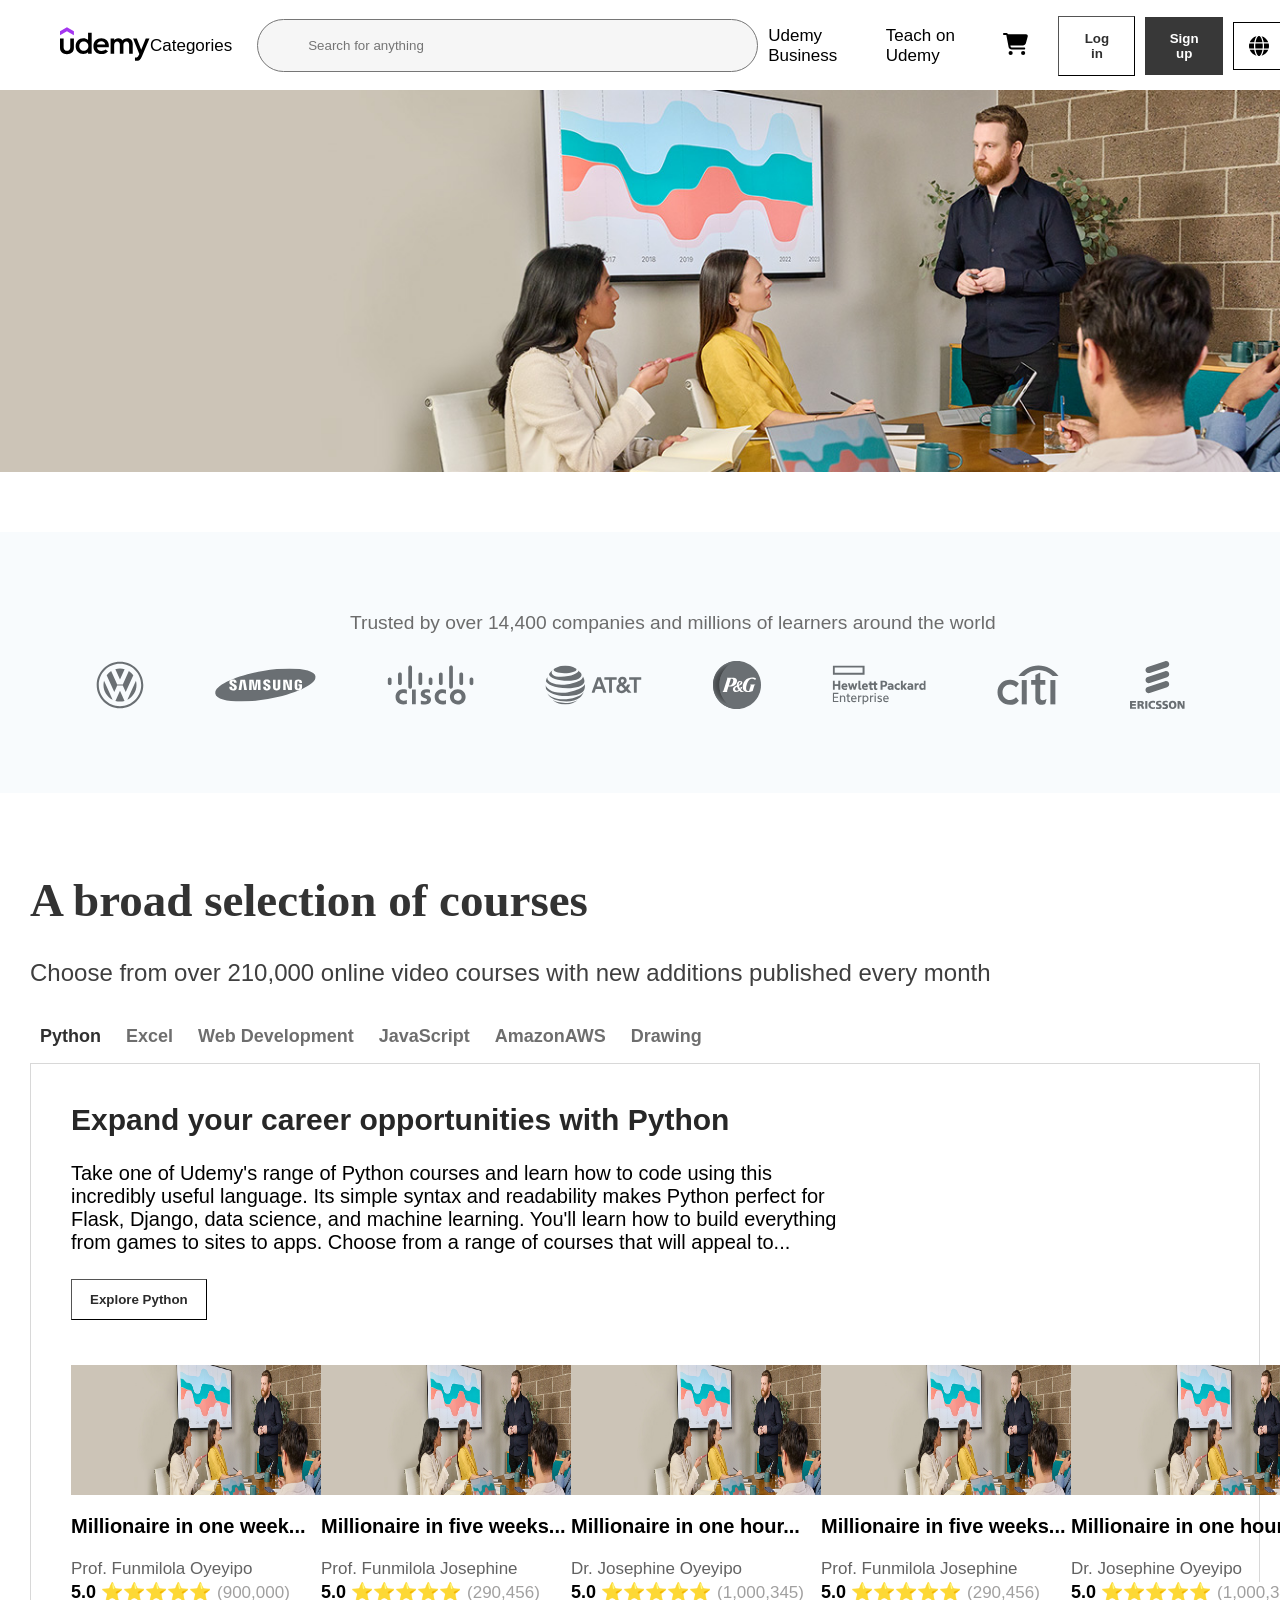
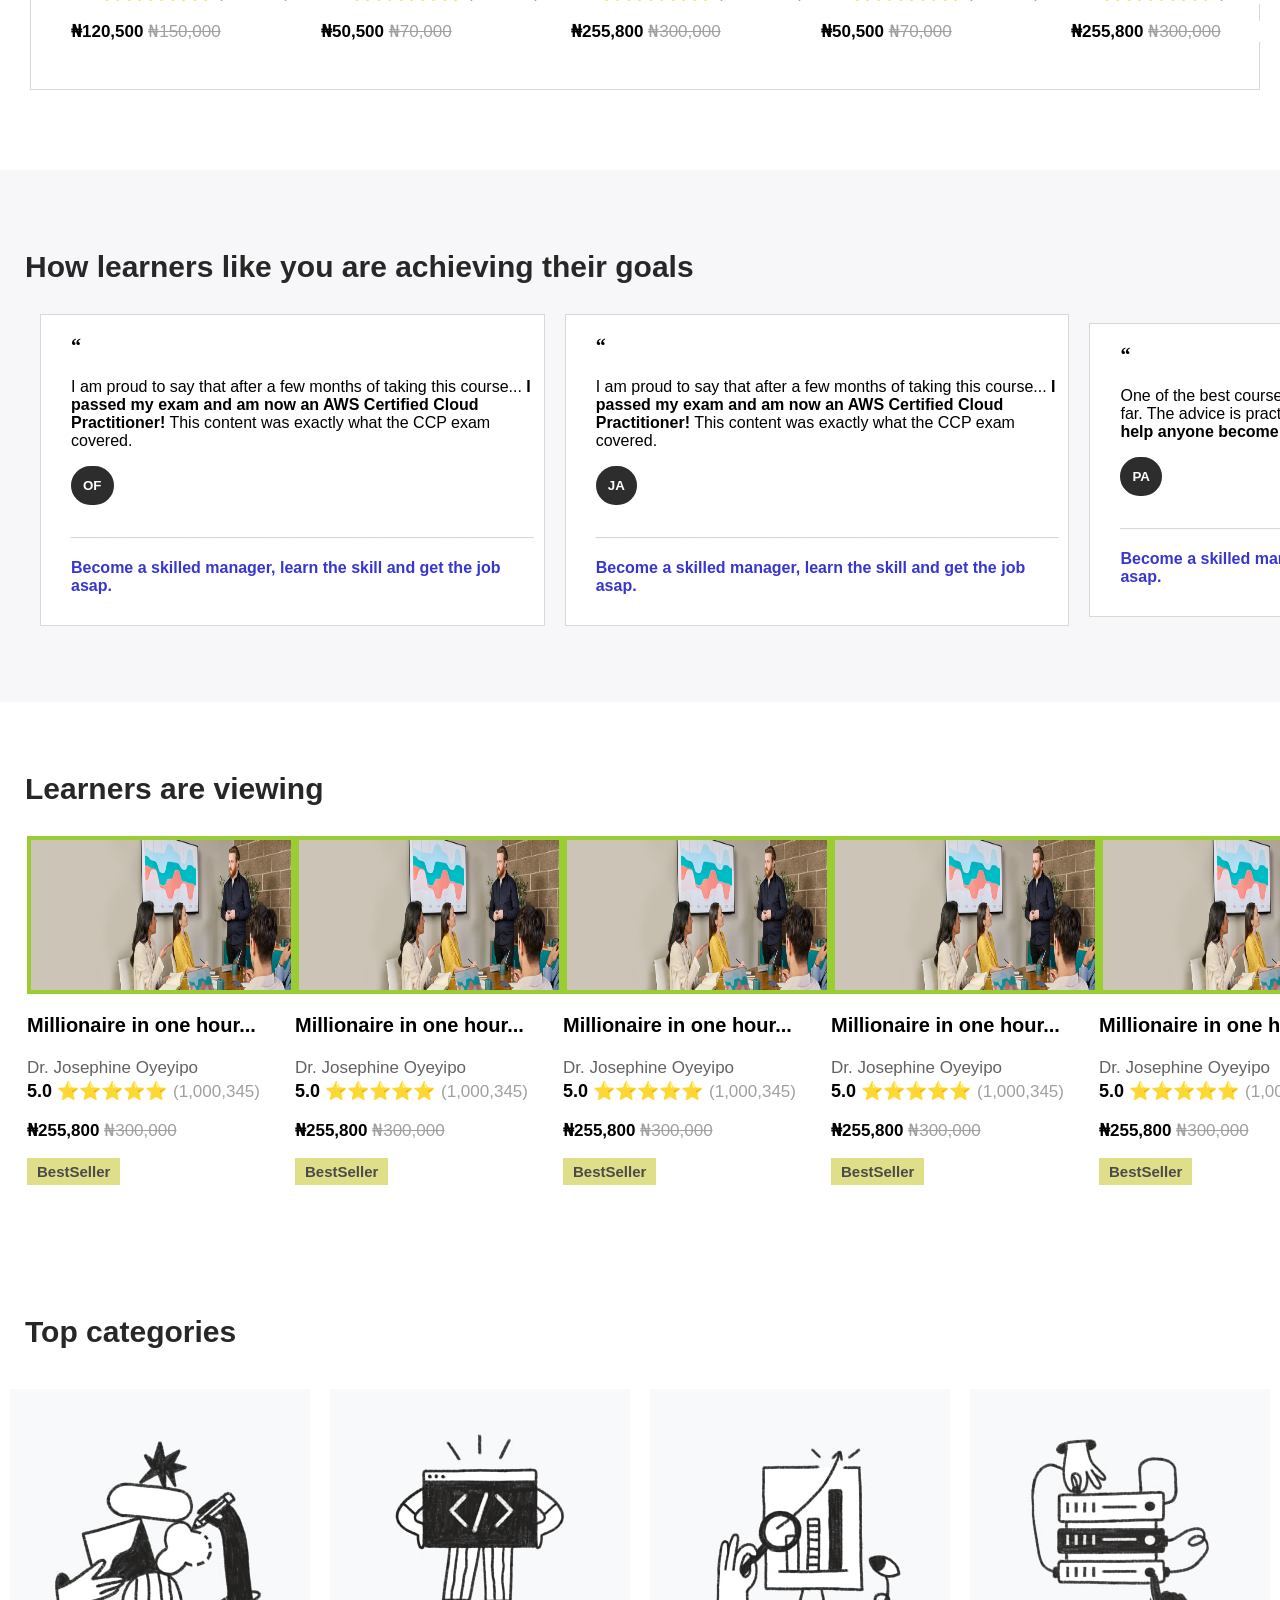
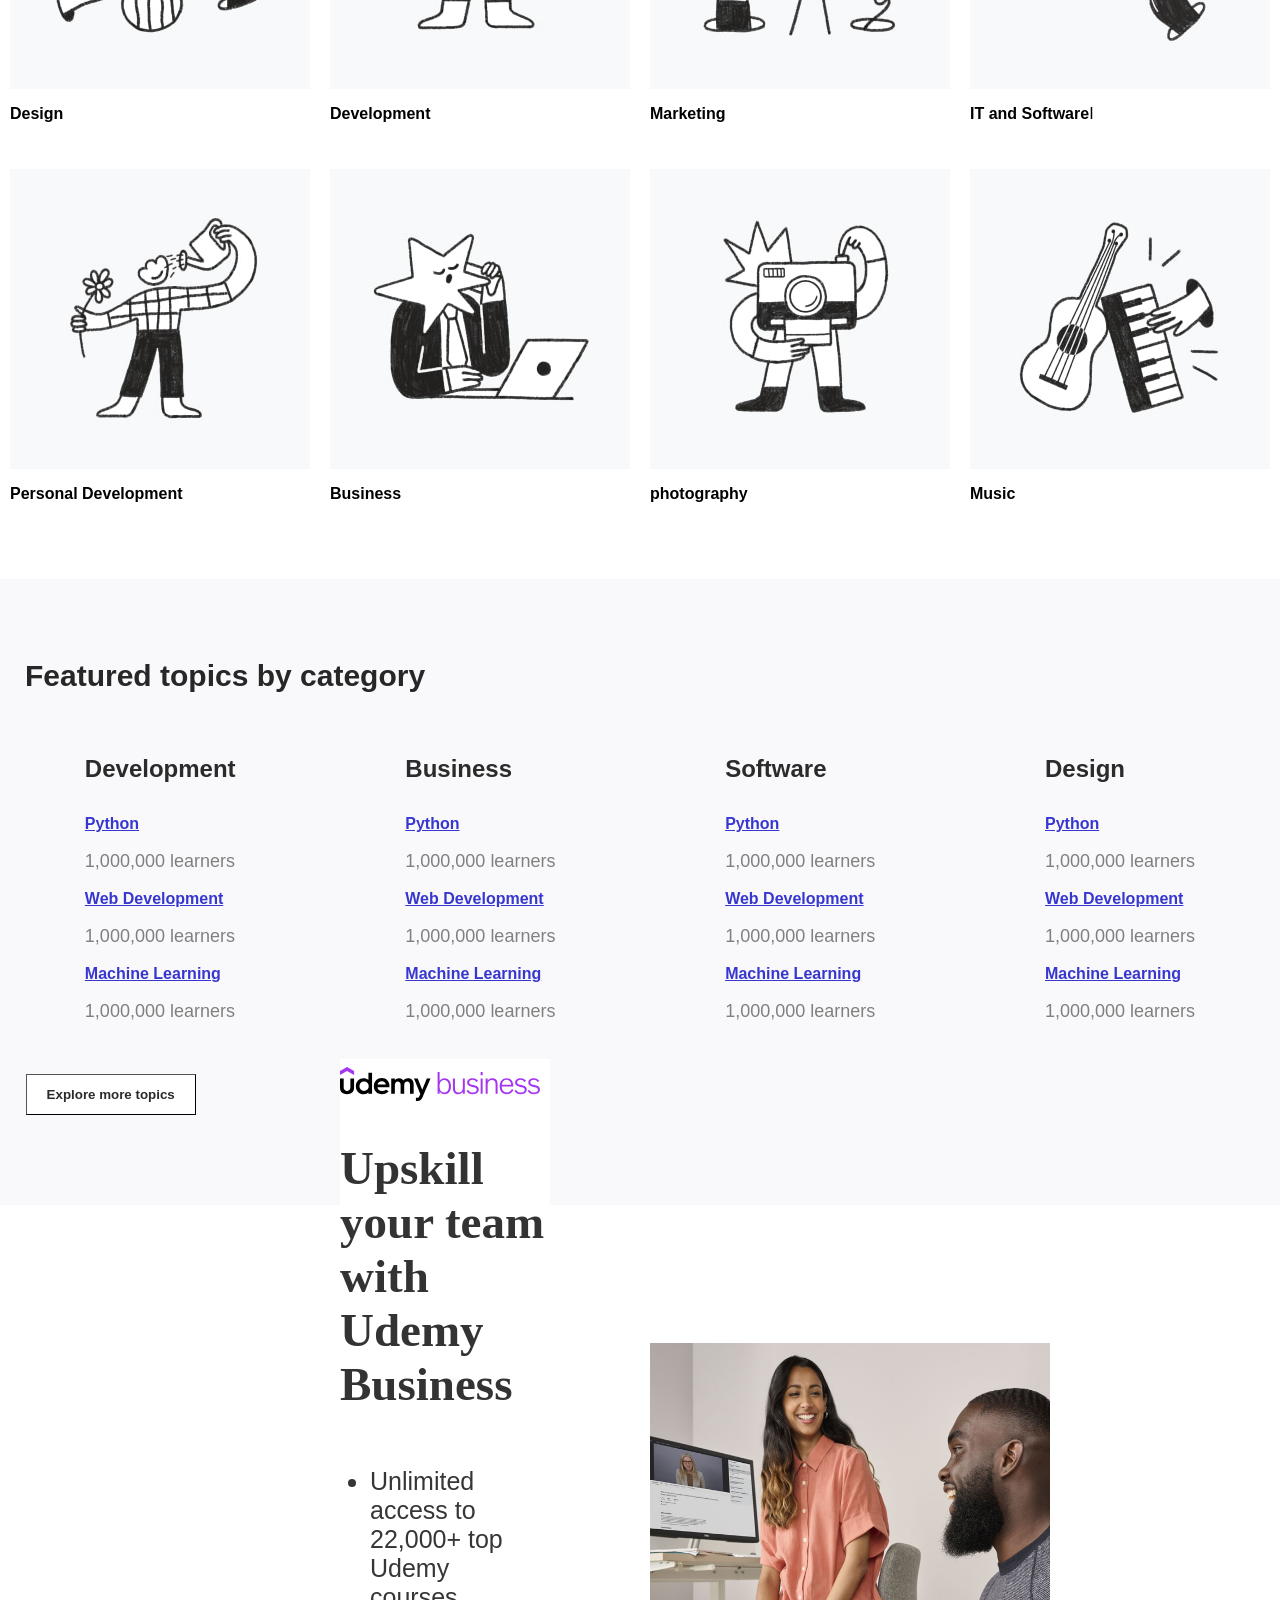
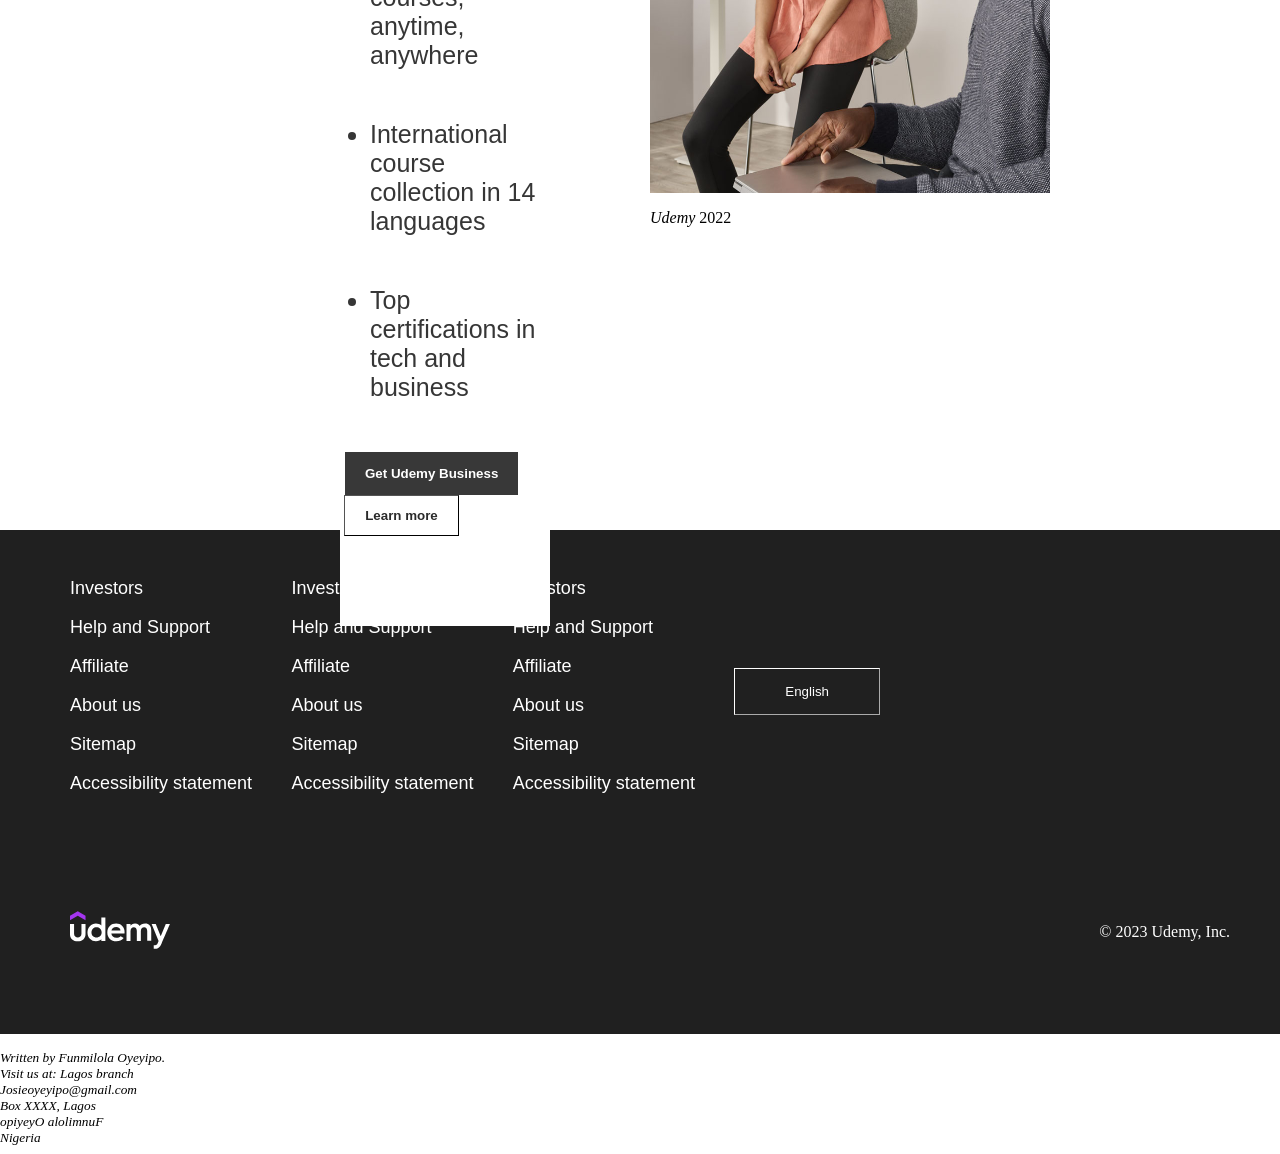
==== index.html @ 97da5c3a "first commit" ====
<html>
  <html lang="en-us">
    <title>Online Courses - Learn Anything, On Your Schedule | Udemy</title>
    <meta charset="UTF-8" />
    <meta name="description" content="Udemy is an online learning and teaching marketplace with over 213,000 courses and 62 million students. Learn programming, marketing, data science and more.">
    <meta name="title" content="Online Courses - Learn Anything, On Your Schedule | Udemy">
    <meta name="viewport" content="width=device-width, initial-scale=1.0, minimum-scale=1.0">
    <link rel="apple-touch-icon" sizes="180x180" href="/images/apple-touch-icon.png">
    <link rel="icon" type="image/png" sizes="32x32" href="/images/favicon-32x32.png">
    <link rel="icon" type="image/png" sizes="16x16" href="/images/favicon-16x16.png">
    <link rel="stylesheet" href="Udemystyle.css" />
  </head>
  <header class="header">
    <nav>
      <ul>
        <li>
          <img
            src="images/logo-udemy.svg"
            width="90px"
            height="90px"
            alt="Udemy logo"
          />
        </li>
        <li>
          <a href="#">Categories</a>
        </li>
        <li>
          <input
            class="search"
            id="search"
            name="search"
            autocomplete="on"
            type="text"
            placeholder="Search for anything"
          />
        </li>
        <li>
          <a href="#">Udemy Business</a>
        </li>
        <li>
          <a href="#">Teach on Udemy</a>
        </li>
        <li>
          <img
            src="images/cart-shopping-solid.svg"
            width="25px"
            height="24px"
            alt="image"
          />
        </li>
        <button class="Log-in"><b>Log in</b></button>
        <button class="sign-up"><b>Sign up</b></button>
        <li>
          <img
            src="images/globe-solid.svg"
            width="20px"
            class="globe"
            height="20px"
            alt="image"
          />
        </li>
      </ul>
    </nav>
  </header>
  <body class="body">
    <img src="images/Udemy 1.jpg" class="udemy-1" alt="Image" width="100%" />
    <div class="set">
      <p class="sentence-1">
        Trusted by over 14,400 companies and millions of learners around the
        world
      </p>
      <ul class="icons">
        <li>
          <img src="images/Udemy 5.svg" alt="Image" />
        </li>
        <li>
          <img src="images/Udemy 6.svg" alt="Image" />
        </li>
        <li>
          <img src="images/Udemy 7.svg" alt="Image" />
        </li>
        <li>
          <img src="images/Udemy 8.svg" alt="Image" />
        </li>
        <li>
          <img src="images/Udemy 9.svg" alt="Image" />
        </li>
        <li>
          <img src="images/Udemy 10.svg" alt="Image" />
        </li>
        <li>
          <img src="images/Udemy 11.svg" alt="Image" />
        </li>
        <li>
          <img src="images/Udemy 12.svg" alt="Image" />
        </li>
      </ul>
    </div>
    <h1>A broad selection of courses</h1>
    <div class="set-4">
      <p class="sentence-2">
        Choose from over 210,000 online video courses with new additions
        published every month
      </p>
    </div>
    <div>
      <ul class="content-left2">
        <li>
          <a href="#" class="location-1"><b>Python</b></a>
        </li>
        <li>
          <a href="#" class="location"><b>Excel</b></a>
        </li>
        <li>
          <a href="#" class="location"><b>Web Development</b></a>
        </li>
        <li>
          <a href="#" class="location"><b>JavaScript</b></a>
        </li>

        <li>
          <a href="#" class="location"><b>AmazonAWS</b></a>
        </li>
        <li>
          <a href="#" class="location"><b>Drawing</b></a>
        </li>
      </ul>
    </div>
    <nav class="set-5">
      <h2>Expand your career opportunities with Python</h2>
      <p class="sentence-3">
        Take one of Udemy's range of Python courses and learn how to code using
        this incredibly useful language. Its simple syntax and readability makes
        Python perfect for Flask, Django, data science, and machine learning.
        You'll learn how to build everything from games to sites to apps. Choose
        from a range of courses that will appeal to...
      </p>
      <button class="Explore-python"><b>Explore Python</b></button>
      <ul class="set-6">
        <li>
          <img src="images/Udemy 1.jpg" width="250px" height="130px" alt="Image" />
          <p class="sentence-4"><b>Millionaire in one week...</b></p>
          <button class="coach-name">Prof. Funmilola Oyeyipo</button>
          <button class="ratings"><b>5.0 ⭐⭐⭐⭐⭐</b></button
          ><button class="rate">(900,000)</button>
          <p class="rate-2"><b>₦120,500</b> <s class="rate">₦150,000</s></p>
        </li>
        <li>
          <img src="images/Udemy 1.jpg" width="250px" height="130px" alt="Image" />
          <p class="sentence-4"><b>Millionaire in five weeks...</b></p>
          <button class="coach-name">Prof. Funmilola Josephine</button>
          <button class="ratings"><b>5.0 ⭐⭐⭐⭐⭐</b></button
          ><button class="rate">(290,456)</button>
          <p class="rate-2"><b>₦50,500</b> <s class="rate">₦70,000</s></p>
        </li>
        <li>
          <img src="images/Udemy 1.jpg" width="250px" height="130px" alt="Image" />
          <p class="sentence-4"><b>Millionaire in one hour...</b></p>
          <button class="coach-name">Dr. Josephine Oyeyipo</button>
          <button class="ratings"><b>5.0 ⭐⭐⭐⭐⭐</b></button
          ><button class="rate">(1,000,345)</button>
          <p class="rate-2"><b>₦255,800</b> <s class="rate">₦300,000</s></p>
        </li>
        <li>
          <img src="images/Udemy 1.jpg" width="250px" height="130px" alt="Image" />
          <p class="sentence-4"><b>Millionaire in five weeks...</b></p>
          <button class="coach-name">Prof. Funmilola Josephine</button>
          <button class="ratings"><b>5.0 ⭐⭐⭐⭐⭐</b></button
          ><button class="rate">(290,456)</button>
          <p class="rate-2"><b>₦50,500</b> <s class="rate">₦70,000</s></p>
        </li>
        <li>
          <img src="images/Udemy 1.jpg" width="250px" height="130px" alt="Image" />
          <p class="sentence-4"><b>Millionaire in one hour...</b></p>
          <button class="coach-name">Dr. Josephine Oyeyipo</button>
          <button class="ratings"><b>5.0 ⭐⭐⭐⭐⭐</b></button
          ><button class="rate">(1,000,345)</button>
          <p class="rate-2"><b>₦255,800</b> <s class="rate">₦300,000</s></p>
        </li>
      </ul>
    </nav>
    <div class="set-7">
      <h3>How learners like you are achieving their goals</h3>
      <ul class="set-8">
        <li class="List-1">
          <p class="qoute"><b>“</b></p>
          <p>
            I am proud to say that after a few months of taking this course...
            <b
              >I passed my exam and am now an AWS Certified Cloud
              Practitioner!</b
            >
            This content was exactly what the CCP exam covered.
          </p>
          <button class="WA"><b>OF</b></button>
          <p class="line">
            ____________________________________________________
          </p>
          <p class="sentence-6">
            <b
              >Become a skilled manager, learn the skill and get the job
              asap.</b
            >
          </p>
        </li>
        <li class="List-1">
          <p class="qoute"><b>“</b></p>
          <p>
            I am proud to say that after a few months of taking this course...
            <b
              >I passed my exam and am now an AWS Certified Cloud
              Practitioner!</b
            >
            This content was exactly what the CCP exam covered.
          </p>
          <button class="WA"><b>JA</b></button>
          <p class="line">
            ____________________________________________________
          </p>
          <p class="sentence-6">
            <b
              >Become a skilled manager, learn the skill and get the job
              asap.</b
            >
          </p>
        </li>
        <li class="List-1">
          <p class="qoute"><b>“</b></p>
          <p>
            One of the best courses on management I have come across so far. The
            advice is practical, and examples highly relatable.
            <b>Would help anyone become a better manager.</b>
          </p>
          <button class="WA"><b>PA</b></button>
          <p class="line">
            ____________________________________________________
          </p>
          <p class="sentence-6">
            <b
              >Become a skilled manager, learn the skill and get the job
              asap.</b
            >
          </p>
        </li>
      </ul>
    </div>
    <div>
      <h3>Learners are viewing</h3>
      <ul class="set-99">
        <li>
          <img
            src="images/Udemy 1.jpg"
            width="260px"
            height="150px"
            alt="Image"
            class="image-set-1"
          />
          <p class="sentence-4"><b>Millionaire in one hour...</b></p>
          <button class="coach-name">Dr. Josephine Oyeyipo</button>
          <button class="ratings"><b>5.0 ⭐⭐⭐⭐⭐</b></button
          ><button class="rate">(1,000,345)</button>
          <p class="rate-2"><b>₦255,800</b> <s class="rate">₦300,000</s></p>
          <button class="bestseller"><b>BestSeller</b></button>
        </li>
        <li>
          <img
            src="images/Udemy 1.jpg"
            width="260px"
            height="150px"
            alt="Image"
            class="image-set-1"
          />
          <p class="sentence-4"><b>Millionaire in one hour...</b></p>
          <button class="coach-name">Dr. Josephine Oyeyipo</button>
          <button class="ratings"><b>5.0 ⭐⭐⭐⭐⭐</b></button
          ><button class="rate">(1,000,345)</button>
          <p class="rate-2"><b>₦255,800</b> <s class="rate">₦300,000</s></p>
          <button class="bestseller"><b>BestSeller</b></button>
        </li>
        <li>
          <img
            src="images/Udemy 1.jpg"
            width="260px"
            height="150px"
            alt="Image"
            class="image-set-1"
          />
          <p class="sentence-4"><b>Millionaire in one hour...</b></p>
          <button class="coach-name">Dr. Josephine Oyeyipo</button>
          <button class="ratings"><b>5.0 ⭐⭐⭐⭐⭐</b></button
          ><button class="rate">(1,000,345)</button>
          <p class="rate-2"><b>₦255,800</b> <s class="rate">₦300,000</s></p>
          <button class="bestseller"><b>BestSeller</b></button>
        </li>
        <li>
          <img
            src="images/Udemy 1.jpg"
            width="260px"
            height="150px"
            alt="Image"
            class="image-set-1"
          />
          <p class="sentence-4"><b>Millionaire in one hour...</b></p>
          <button class="coach-name">Dr. Josephine Oyeyipo</button>
          <button class="ratings"><b>5.0 ⭐⭐⭐⭐⭐</b></button
          ><button class="rate">(1,000,345)</button>
          <p class="rate-2"><b>₦255,800</b> <s class="rate">₦300,000</s></p>
          <button class="bestseller"><b>BestSeller</b></button>
        </li>
        <li>
          <img
            src="images/Udemy 1.jpg"
            width="260px"
            height="150px"
            alt="Image"
            class="image-set-1"
          />
          <p class="sentence-4"><b>Millionaire in one hour...</b></p>
          <button class="coach-name">Dr. Josephine Oyeyipo</button>
          <button class="ratings"><b>5.0 ⭐⭐⭐⭐⭐</b></button
          ><button class="rate">(1,000,345)</button>
          <p class="rate-2"><b>₦255,800</b> <s class="rate">₦300,000</s></p>
          <button class="bestseller"><b>BestSeller</b></button>
        </li>
      </ul>
    </div>
    <div>
      <h3>Top categories</h3>
      <ul class="images">
        <li>
          <img src="images/design.jpg" />
          <p><b>Design</b></p>
        </li>
        <li>
          <img src="images/development.jpg" />
          <p><b>Development</b></p>
        </li>
        <li>
          <img src="images/marketing.jpg" />
          <p><b>Marketing</b></p>
        </li>
        <li>
          <img src="images/software.jpg" />
          <p><b>IT and Software</b>I</p>
        </li>
      </ul>
      <ul class="images">
        <li>
          <img src="images/personal dev.jpg" />
          <p><b>Personal Development</b></p>
        </li>
        <li>
          <img src="images/business.jpg" />
          <p><b>Business</b></p>
        </li>
        <li>
          <img src="images/photography.jpg" />
          <p><b>photography</b></p>
        </li>
        <li>
          <img src="images/music.jpg" />
          <p><b>Music</b></p>
        </li>
      </ul>
    </div>
    <div class="set-10">
      <h3>Featured topics by category</h3>
      <ul class="set-11">
        <li>
          <h4>Development</h4>
          <p class="sentence-7">
            <b><u>Python</u></b>
          </p>
          <p class="learners">1,000,000 learners</p>
          <p class="sentence-7">
            <b><u>Web Development</u></b>
          </p>
          <p class="learners">1,000,000 learners</p>
          <p class="sentence-7">
            <b><u>Machine Learning</u></b>
          </p>
          <p class="learners">1,000,000 learners</p>
        </li>
        <li>
          <h4>Business</h4>
          <p class="sentence-7">
            <b><u>Python</u></b>
          </p>
          <p class="learners">1,000,000 learners</p>
          <p class="sentence-7">
            <b><u>Web Development</u></b>
          </p>
          <p class="learners">1,000,000 learners</p>
          <p class="sentence-7">
            <b><u>Machine Learning</u></b>
          </p>
          <p class="learners">1,000,000 learners</p>
        </li>
        <li>
          <h4>Software</h4>
          <p class="sentence-7">
            <b><u>Python</u></b>
          </p>
          <p class="learners">1,000,000 learners</p>
          <p class="sentence-7">
            <b><u>Web Development</u></b>
          </p>
          <p class="learners">1,000,000 learners</p>
          <p class="sentence-7">
            <b><u>Machine Learning</u></b>
          </p>
          <p class="learners">1,000,000 learners</p>
        </li>
        <li>
          <h4>Design</h4>
          <p class="sentence-7">
            <b><u>Python</u></b>
          </p>
          <p class="learners">1,000,000 learners</p>
          <p class="sentence-7">
            <b><u>Web Development</u></b>
          </p>
          <p class="learners">1,000,000 learners</p>
          <p class="sentence-7">
            <b><u>Machine Learning</u></b>
          </p>
          <p class="learners">1,000,000 learners</p>
        </li>
      </ul>
      <br />
      <button class="explore-more-topics"><b>Explore more topics</b></button>
    </div>
    <header>
      <main class="main">
        <div class="content-left-1">
          <img src="images/Udemy business.svg" width="200px" height="50px" />
          <h1 class="h1-2">Upskill your team with Udemy Business</h1>
          <ul class="List-4">
            <li>
              <p>
                Unlimited access to 22,000+ top Udemy courses, anytime, anywhere
              </p>
            </li>
            <li>
              <p>International course collection in 14 languages</p>
            </li>
            <li>
              <p>Top certifications in tech and business</p>
            </li>
          </ul>
          <button class="sign-up"><b>Get Udemy Business</b></button>
          <button class="explore-more-topics"><b>Learn more</b></button>
        </div>
        <div class="content-right-1">
          <img src="images/UB_Promo_800x800.jpg" width="400px" height="450px" />
          <p><cite>Udemy</cite> 2022</p>
        </div>
      </main>
    </header>
    <div class="set-12">
      <ul class="set-13">
        <li>
          <p>Investors</p>
          <p>Help and Support</p>
          <p>Affiliate</p>
          <p>About us</p>
          <p>Sitemap</p>
          <p>Accessibility statement</p>
        </li>
        <li>
          <p>Investors</p>
          <p>Help and Support</p>
          <p>Affiliate</p>
          <p>About us</p>
          <p>Sitemap</p>
          <p>Accessibility statement</p>
        </li>
        <li>
          <p>Investors</p>
          <p>Help and Support</p>
          <p>Affiliate</p>
          <p>About us</p>
          <p>Sitemap</p>
          <p>Accessibility statement</p>
        </li>
        <button class="english">English</button>
      </ul>
      <ul class="set-14">
        <li>
          <img
            src="images/logo-udemy-inverted.svg"
            width="100px"
            height="200px"
            alt="image"
            class="image-2"
          />
        </li>
        <li>
          <p>© 2023 Udemy, Inc.</p>
        </li>
      </ul>
    </div>
    <address>
      <small>
        Written by Funmilola Oyeyipo.<br />
        Visit us at: Lagos branch<br />
        Josieoyeyipo@gmail.com<br />
        Box XXXX, Lagos<br />
        <bdo dir="rtl">Funmilola Oyeyipo</bdo><br />
        Nigeria</small
      >
    </address>
  </body>
</html>
---- Udemystyle.css ----
header {
  height: 75px;
  display: flex;
  align-items: center;
  margin: 7 0 7 0;
  padding: 0 20;
  justify-content: space-around;
  list-style-type: none;
  width: 100%;
}

* {
  margin-left: 0px;
  margin-right: 0px;
}

ul {
  display: flex;
  list-style-type: none;
  align-items: center;
}

ul li a {
  text-decoration: none;
  color: black;
  display: inline-block;
  padding: 0 25 0 0;
  font-size: 17px;
  font-family: sans-serif;
}

.search {
  border-style: solid;
  border-radius: 100px;
  padding: 18 280 18 50;
  margin-right: 10px;
  border-width: 1px;
  background-color: rgb(246, 246, 246);
}

.log-in {
  padding: 14 22;
  background-color: white;
  border-width: 1px;
  margin: 0 5 0 30;
  color: rgb(47, 47, 47);
}

.sign-up {
  padding: 14 20;
  margin: 0 5;
  color: white;
  background-color: rgb(56, 56, 56);
  border-style: none;
}

.globe {
  border-style: solid;
  border-width: 1px;
  margin: 5 15 0 5;
  padding: 13 15;
}

.udemy-1 {
  width: 100%;
}

.set {
  background-color: rgba(216, 232, 242, 0.197);
  margin: 60 0 80 0;
}

.sentence-1 {
  padding-top: 80px;
  padding-left: 350px;
  font-family: "Segoe UI", Tahoma, Geneva, Verdana, sans-serif;
  color: rgb(108, 108, 108);
  font-size: 1.2rem;
  margin-bottom: 27px;
}

.icons {
  list-style-type: none;
  justify-content: space-around;
  padding: 0 60 80 60;
  margin-bottom: 0px;
}

h1 {
  font-size: 47px;
  padding-left: 30px;
  color: rgb(51, 51, 51);
}

.set-4 {
  font-size: 20px;
  padding-left: 30px;
  font-family: "Lucida Sans", "Lucida Sans Regular", "Lucida Grande",
    "Lucida Sans Unicode", Geneva, Verdana, sans-serif;
}

.sentence-2 {
  color: rgb(63, 63, 63);
  font-family: Arial, Helvetica, sans-serif;
  font-size: 24px;
  padding-bottom: 5px;
}

.content-left2 {
  list-style-type: none;
  text-align: left;
  padding-top: 10px;
}

.location {
  font-size: 18px;
  color: rgb(110, 110, 110);
  font-family: Verdana, Geneva, Tahoma, sans-serif;
}

.location-1 {
  font-size: 18px;
  margin-left: 0px;
  color: rgb(48, 48, 48);
  font-family: Verdana, Geneva, Tahoma, sans-serif;
}

.set-5 {
  border-style: solid;
  border-width: 1px;
  margin: 0px 20px 0px 30px;
  align-items: center;
  padding-left: 40px;
  border-color: rgb(216, 216, 216);
}

.sentence-3 {
  font-size: 20px;
  padding-right: 400px;
  font-family: "Segoe UI", Tahoma, Geneva, Verdana, sans-serif;
  padding-bottom: 5px;
}

.Explore-python {
  padding: 12 18;
  border-width: 1px;
  background-color: white;
  font-family: "Segoe UI", Tahoma, Geneva, Verdana, sans-serif;
  color: rgb(43, 43, 43);
  margin-bottom: 15px;
}

.set-6 {
  padding: 30 0px;
  margin: 0;
  font-family: "Segoe UI", Tahoma, Geneva, Verdana, sans-serif;
  align-content: center;
  justify-content: space-around;
}

.sentence-4 {
  font-family: "Segoe UI", Tahoma, Geneva, Verdana, sans-serif;
  font-size: 20px;
}

/* .sentence-5 {
  font-size: 20px;
  padding-top: 7px;
} */

/* .name {
  font-size: 15px;
  color: gray;
  font-family: "Segoe UI", Tahoma, Geneva, Verdana, sans-serif;
} */

.ratings {
  font-family: "Segoe UI", Tahoma, Geneva, Verdana, sans-serif;
  border: none;
  background-color: white;
  font-size: 18px;
  padding-left: 0px;
}

.rate {
  font-family: "Segoe UI", Tahoma, Geneva, Verdana, sans-serif;
  border: none;
  border: none;
  background-color: white;
  font-size: 17px;
  padding-left: 0px;
  color: rgb(161, 160, 160);
}

.coach-name {
  font-family: "Segoe UI", Tahoma, Geneva, Verdana, sans-serif;
  border: none;
  background-color: white;
  font-size: 17px;
  padding-left: 0px;
  color: rgb(98, 98, 98);
}

.rate-2 {
  font-family: "Segoe UI", Tahoma, Geneva, Verdana, sans-serif;
  border: none;
  background-color: white;
  font-size: 17px;
  padding-left: 0px;
}

h2 {
  font-size: 30px;
  font-family: "Segoe UI", Tahoma, Geneva, Verdana, sans-serif;
  color: rgb(39, 39, 39);
  padding-left: 0px;
  padding-top: 15px;
}

h3 {
  font-size: 30px;
  font-family: "Segoe UI", Tahoma, Geneva, Verdana, sans-serif;
  color: rgb(39, 39, 39);
  padding-left: 25px;
}

.set-7 {
  background-color: rgba(218, 218, 225, 0.211);
  margin-top: 80px;
  padding: 50 0 60 0;
  margin-bottom: 70px;
}

/* .h3-2 {
  font-size: 30px;
  font-family: "Segoe UI", Tahoma, Geneva, Verdana, sans-serif;
  padding-left: 30px;
  color: rgb(39, 39, 39);
  padding-bottom: 10px;
  padding-top: 5px;
} */

.set-8 {
  list-style-type: none;
  padding: 0 10;
  margin-left: 30px;
  margin-right: 20px;
  justify-content: space-around;
}

.qoute {
  font-size: 20px;
  font-family: serif;
}

.List-1 {
  border-style: solid;
  border-width: 1px;
  background-color: white;
  padding-right: 10px;
  padding-left: 30px;
  margin-right: 20px;
  font-family: "Segoe UI", Tahoma, Geneva, Verdana, sans-serif;
  border-color: rgb(216, 216, 216);
}

.WA {
  border-style: solid;
  border-radius: 120px;
  background-color: rgb(45, 45, 45);
  padding-top: 10px;
  padding-bottom: 10px;
  padding-left: 10px;
  padding-right: 10px;
  color: white;
  border-color: rgb(45, 45, 45);
}

.line {
  color: rgb(214, 214, 214);
}

.sentence-6 {
  color: rgb(55, 55, 208);
  margin-bottom: 30px;
  margin-top: 20px;
}

/* .set-9 {
  margin-right: 40px;
  margin-left: 0px;
  padding-left: 0px;
  align-content: center;
  justify-content: space-around;
} */

.set-99 {
  margin-left: 12px;
  padding-left: 15px;
  justify-content: space-around;
}

.image-set-1 {
  border-style: solid;
  border-width: 4px;
  border-color: yellowgreen;
  padding-top: 0px;
  padding-bottom: 0px;
}

.bestseller {
  background-color: rgb(223, 223, 138);
  border: none;
  color: rgb(75, 74, 74);
  padding: 5 10;
  margin-bottom: 100px;
  font-size: 15px;
  font-family: "Segoe UI", Tahoma, Geneva, Verdana, sans-serif;
}

.images {
  padding-left: 0px;
  justify-content: space-around;
  font-family: sans-serif;
  margin-bottom: 20px;
  margin-left: 0px;
  padding-top: 10px;
}

.set-10 {
  margin-top: 60px;
  margin-bottom: 200px;
  background-color: rgba(218, 218, 225, 0.156);
  padding-top: 50px;
  padding-left: 0px;
  font-family: "Segoe UI", Tahoma, Geneva, Verdana, sans-serif;
}

.set-11 {
  display: flex;
  align-items: center;
  justify-content: space-around;
  padding-left: 0px;
}

h4 {
  font-size: 24px;
  color: rgb(43, 43, 43);
  padding-top: 0;
}

.learners {
  font-family: "Segoe UI", Tahoma, Geneva, Verdana, sans-serif;
  color: gray;
  font-size: 18px;
}

.sentence-7 {
  color: rgb(55, 55, 208);
}

.explore-more-topics {
  padding: 12 20;
  border-width: 1px;
  margin-left: 2%;
  background-color: rgb(255, 255, 255);
  font-family: "Segoe UI", Tahoma, Geneva, Verdana, sans-serif;
  color: rgb(43, 43, 43);
  margin-bottom: 90px;
}

main {
  display: flex;
  align-items: center;
  padding-bottom: 0;
  justify-content: center;
}

.content-left-1 {
  justify-items: left;
  background-color: white;
  border-width: 1px;
  margin: 400 100 0 320;
}

.h1-2 {
  padding-left: 0px;
  margin-left: 0px;
}

.list-4 {
  display: flex;
  flex-direction: column;
  list-style-type: disc;
  margin-left: 15px;
  padding-left: 15px;
  font-size: 25px;
  color: rgb(54, 54, 54);
  font-family: "Segoe UI", Tahoma, Geneva, Verdana, sans-serif;
}

.content-right-1 {
  justify-items: right;
  text-align: left;
  border-width: 1px;
  margin-top: 300px;
  margin-right: 250px;
}

.set-12 {
  background-color: rgb(32, 32, 32);
  margin-top: 650px;
  padding-bottom: 0px;
  margin-bottom: 0px;
  color: white;
}

.set-13 {
  background-color: rgb(32, 32, 32);
  color: white;
  justify-content: space-between;
  padding-left: 70px;
  padding-top: 30px;
  padding-bottom: 0px;
  margin-left: 0px;
  font-size: 18px;
  padding-right: 400px;
  font-family: "Segoe UI", Tahoma, Geneva, Verdana, sans-serif;
}

.english {
  margin-top: 10px;
  justify-items: right;
  background-color: rgb(32, 32, 32);
  border-color: white;
  border-width: 1px;
  color: white;
  padding-top: 15px;
  padding-bottom: 15px;
  padding-left: 50px;
  padding-right: 50px;
}

.image-2 {
  padding-left: 30px;
  color: white;
  padding-right: 90px;
  margin-right: 20px;
  background-color: rgb(32, 32, 32);
}

.set-14 {
  display: flex;
  justify-content: space-between;
  padding-right: 50px;
  font-size: 16px;
  font-family: Cambria, Cochin, Georgia, Times, "Times New Roman", serif;
}
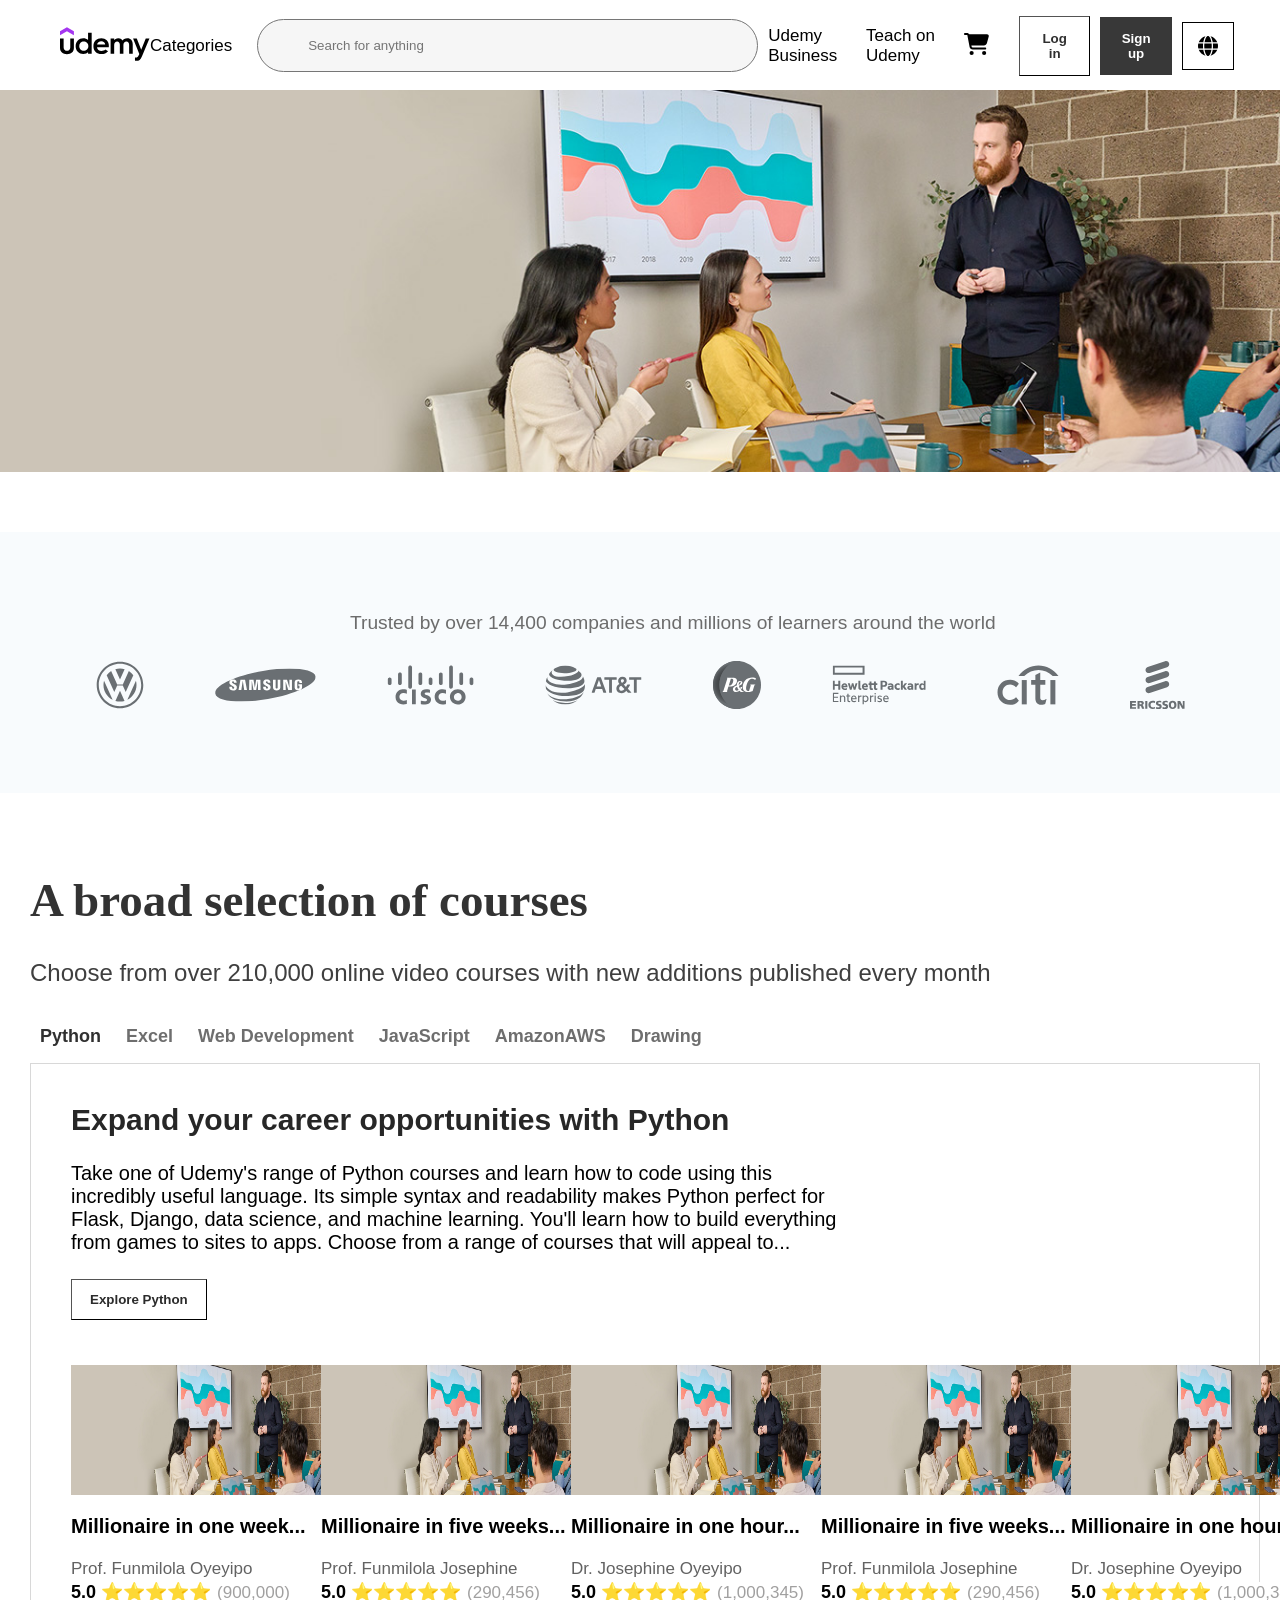
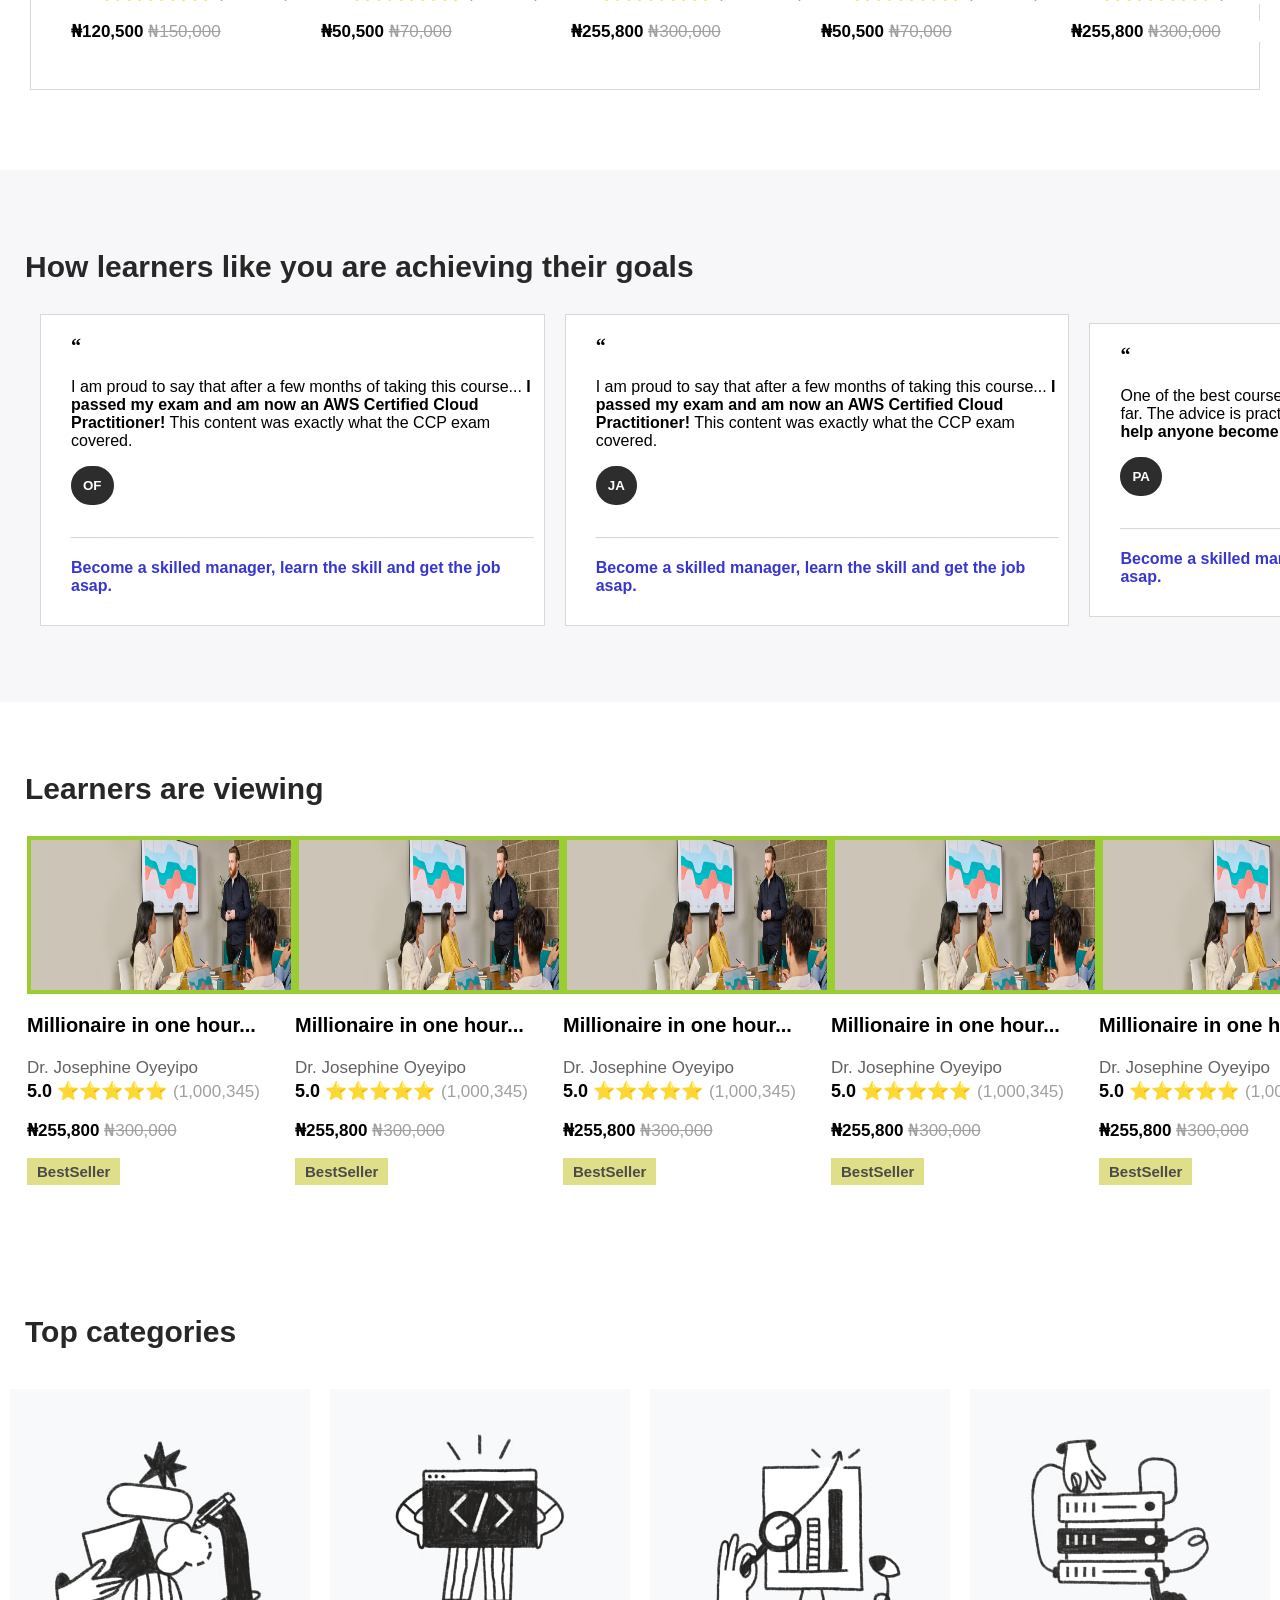
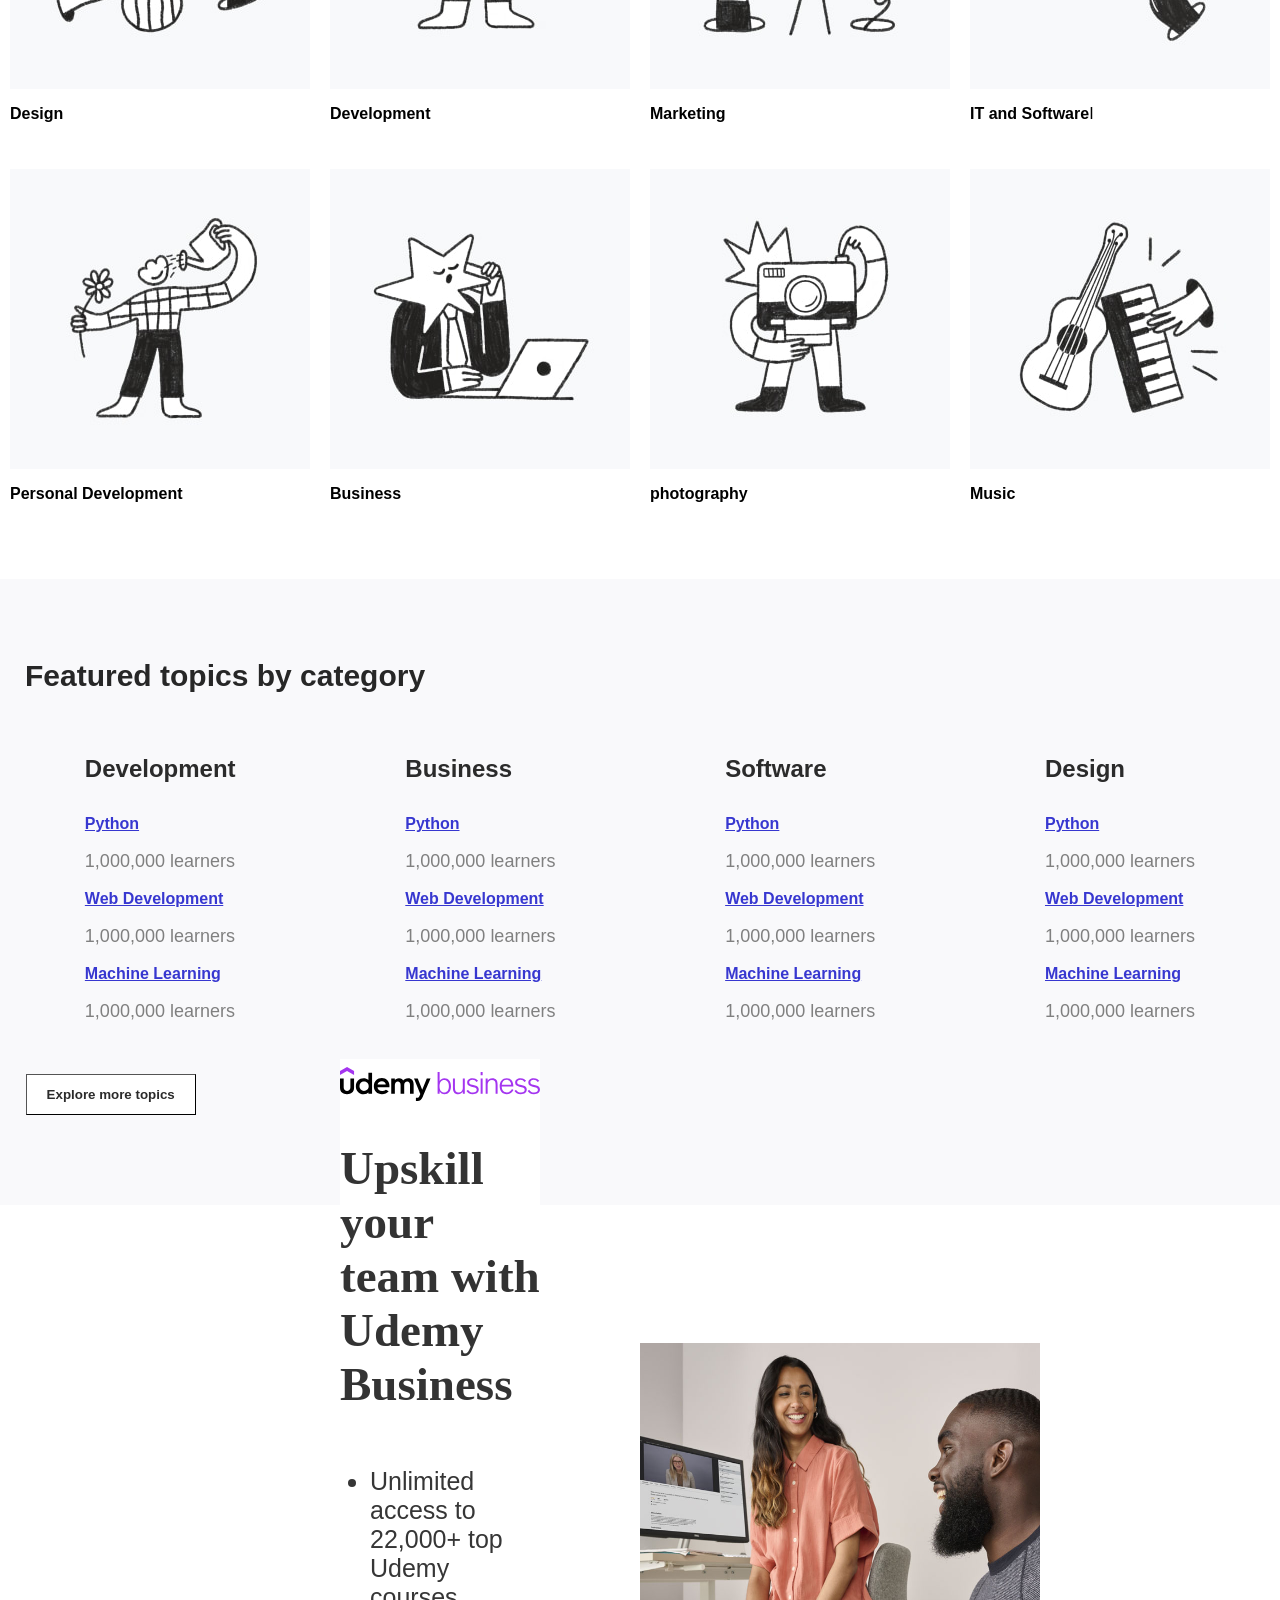
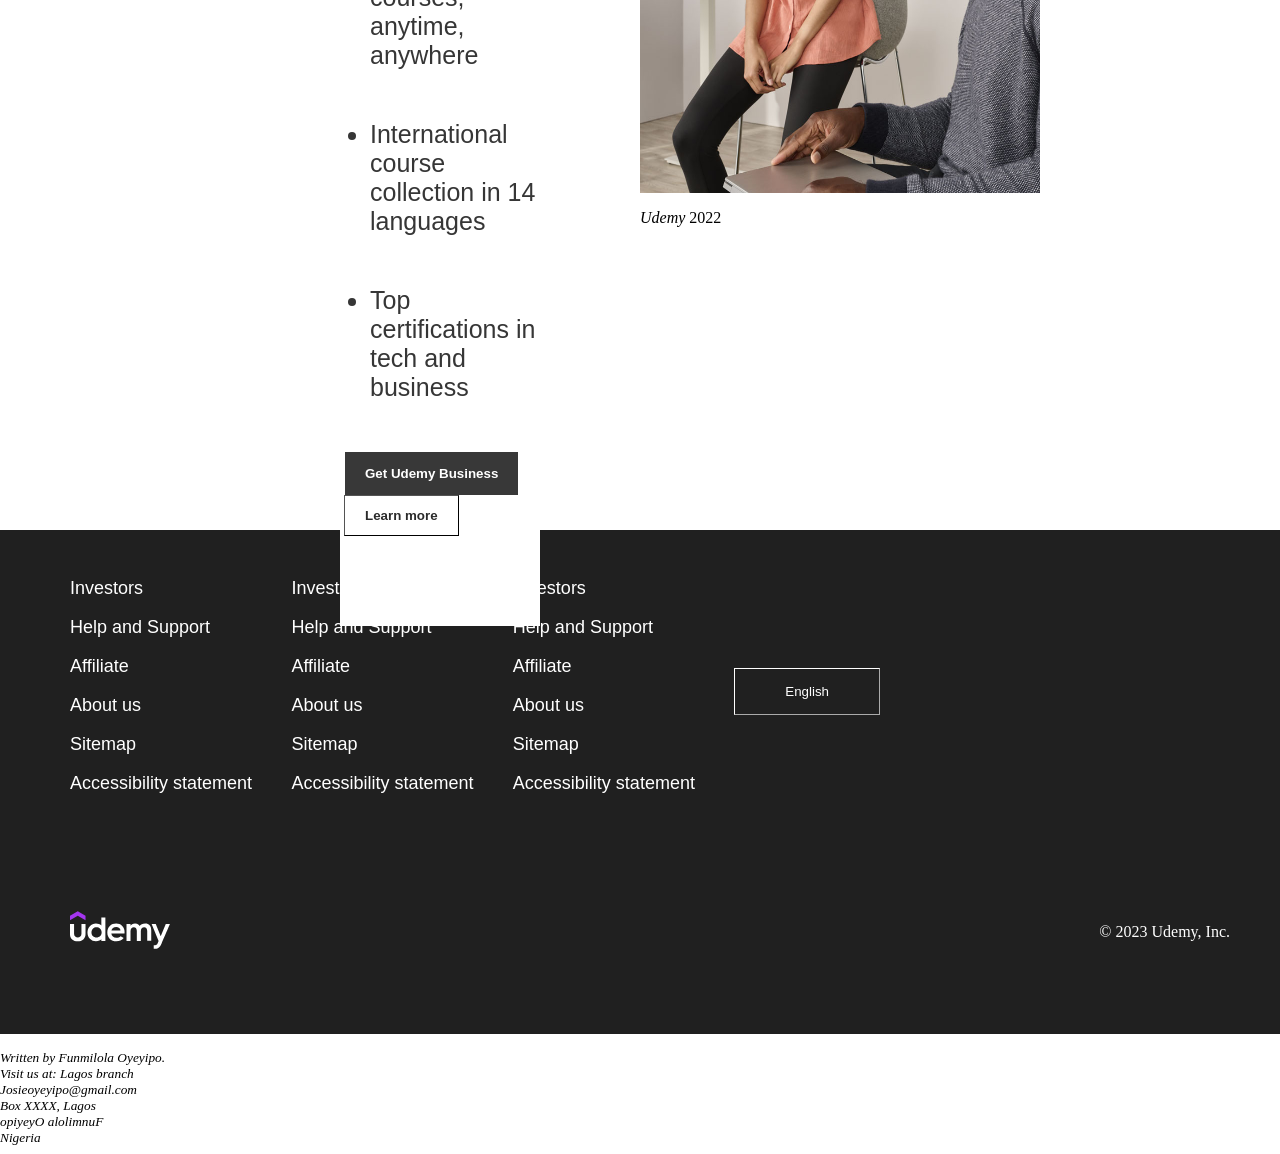
==== commit bfa238b4: "adjusted header width, and changed qoute to quote" ====
--- a/index.html
+++ b/index.html
@@ -4,11 +4,11 @@
     <meta charset="UTF-8" />
     <meta name="description" content="Udemy is an online learning and teaching marketplace with over 213,000 courses and 62 million students. Learn programming, marketing, data science and more.">
     <meta name="title" content="Online Courses - Learn Anything, On Your Schedule | Udemy">
-    <meta name="viewport" content="width=device-width, initial-scale=1.0, minimum-scale=1.0">
+    <meta name="viewport" content="width=device-width, initial-scale=1.0 ">
     <link rel="apple-touch-icon" sizes="180x180" href="/images/apple-touch-icon.png">
     <link rel="icon" type="image/png" sizes="32x32" href="/images/favicon-32x32.png">
     <link rel="icon" type="image/png" sizes="16x16" href="/images/favicon-16x16.png">
-    <link rel="stylesheet" href="Udemystyle.css" />
+    <link rel="stylesheet" href="style.css" />
   </head>
   <header class="header">
     <nav>
@@ -183,7 +183,7 @@
       <h3>How learners like you are achieving their goals</h3>
       <ul class="set-8">
         <li class="List-1">
-          <p class="qoute"><b>“</b></p>
+          <p class="quote"><b>“</b></p>
           <p>
             I am proud to say that after a few months of taking this course...
             <b
@@ -204,7 +204,7 @@
           </p>
         </li>
         <li class="List-1">
-          <p class="qoute"><b>“</b></p>
+          <p class="quote"><b>“</b></p>
           <p>
             I am proud to say that after a few months of taking this course...
             <b
@@ -225,7 +225,7 @@
           </p>
         </li>
         <li class="List-1">
-          <p class="qoute"><b>“</b></p>
+          <p class="quote"><b>“</b></p>
           <p>
             One of the best courses on management I have come across so far. The
             advice is practical, and examples highly relatable.
--- a/style.css
+++ b/style.css
@@ -0,0 +1,435 @@
+header {
+    height: 75px;
+    display: flex;
+    align-items: center;
+    margin: 7 0 7 0;
+    padding: 0 20;
+    justify-content: space-around;
+    list-style-type: none;
+    width: 96%;
+  }
+  
+  * {
+    margin-left: 0px;
+    margin-right: 0px;
+  }
+  
+  ul {
+    display: flex;
+    list-style-type: none;
+    align-items: center;
+  }
+  
+  ul li a {
+    text-decoration: none;
+    color: black;
+    display: inline-block;
+    padding: 0 25 0 0;
+    font-size: 17px;
+    font-family: sans-serif;
+  }
+  
+  .search {
+    border-style: solid;
+    border-radius: 100px;
+    padding: 18 280 18 50;
+    margin-right: 10px;
+    border-width: 1px;
+    background-color: rgb(246, 246, 246);
+  }
+  
+  .log-in {
+    padding: 14 22;
+    background-color: white;
+    border-width: 1px;
+    margin: 0 5 0 30;
+    color: rgb(47, 47, 47);
+  }
+  
+  .sign-up {
+    padding: 14 20;
+    margin: 0 5;
+    color: white;
+    background-color: rgb(56, 56, 56);
+    border-style: none;
+  }
+  
+  .globe {
+    border-style: solid;
+    border-width: 1px;
+    margin: 5 15 0 5;
+    padding: 13 15;
+  }
+  
+  .udemy-1 {
+    width: 100%;
+  }
+  
+  .set {
+    background-color: rgba(216, 232, 242, 0.197);
+    margin: 60 0 80 0;
+  }
+  
+  .sentence-1 {
+    padding-top: 80px;
+    padding-left: 350px;
+    font-family: "Segoe UI", Tahoma, Geneva, Verdana, sans-serif;
+    color: rgb(108, 108, 108);
+    font-size: 1.2rem;
+    margin-bottom: 27px;
+  }
+  
+  .icons {
+    list-style-type: none;
+    justify-content: space-around;
+    padding: 0 60 80 60;
+    margin-bottom: 0px;
+  }
+  
+  h1 {
+    font-size: 47px;
+    padding-left: 30px;
+    color: rgb(51, 51, 51);
+  }
+  
+  .set-4 {
+    font-size: 20px;
+    padding-left: 30px;
+    font-family: "Lucida Sans", "Lucida Sans Regular", "Lucida Grande",
+      "Lucida Sans Unicode", Geneva, Verdana, sans-serif;
+  }
+  
+  .sentence-2 {
+    color: rgb(63, 63, 63);
+    font-family: Arial, Helvetica, sans-serif;
+    font-size: 24px;
+    padding-bottom: 5px;
+  }
+  
+  .content-left2 {
+    list-style-type: none;
+    text-align: left;
+    padding-top: 10px;
+  }
+  
+  .location {
+    font-size: 18px;
+    color: rgb(110, 110, 110);
+    font-family: Verdana, Geneva, Tahoma, sans-serif;
+  }
+  
+  .location-1 {
+    font-size: 18px;
+    margin-left: 0px;
+    color: rgb(48, 48, 48);
+    font-family: Verdana, Geneva, Tahoma, sans-serif;
+  }
+  
+  .set-5 {
+    border-style: solid;
+    border-width: 1px;
+    margin: 0px 20px 0px 30px;
+    align-items: center;
+    padding-left: 40px;
+    border-color: rgb(216, 216, 216);
+  }
+  
+  .sentence-3 {
+    font-size: 20px;
+    padding-right: 400px;
+    font-family: "Segoe UI", Tahoma, Geneva, Verdana, sans-serif;
+    padding-bottom: 5px;
+  }
+  
+  .Explore-python {
+    padding: 12 18;
+    border-width: 1px;
+    background-color: white;
+    font-family: "Segoe UI", Tahoma, Geneva, Verdana, sans-serif;
+    color: rgb(43, 43, 43);
+    margin-bottom: 15px;
+  }
+  
+  .set-6 {
+    padding: 30 0px;
+    margin: 0;
+    font-family: "Segoe UI", Tahoma, Geneva, Verdana, sans-serif;
+    align-content: center;
+    justify-content: space-around;
+  }
+  
+  .sentence-4 {
+    font-family: "Segoe UI", Tahoma, Geneva, Verdana, sans-serif;
+    font-size: 20px;
+  }
+  
+  
+  .ratings {
+    font-family: "Segoe UI", Tahoma, Geneva, Verdana, sans-serif;
+    border: none;
+    background-color: white;
+    font-size: 18px;
+    padding-left: 0px;
+  }
+  
+  .rate {
+    font-family: "Segoe UI", Tahoma, Geneva, Verdana, sans-serif;
+    border: none;
+    border: none;
+    background-color: white;
+    font-size: 17px;
+    padding-left: 0px;
+    color: rgb(161, 160, 160);
+  }
+  
+  .coach-name {
+    font-family: "Segoe UI", Tahoma, Geneva, Verdana, sans-serif;
+    border: none;
+    background-color: white;
+    font-size: 17px;
+    padding-left: 0px;
+    color: rgb(98, 98, 98);
+  }
+  
+  .rate-2 {
+    font-family: "Segoe UI", Tahoma, Geneva, Verdana, sans-serif;
+    border: none;
+    background-color: white;
+    font-size: 17px;
+    padding-left: 0px;
+  }
+  
+  h2 {
+    font-size: 30px;
+    font-family: "Segoe UI", Tahoma, Geneva, Verdana, sans-serif;
+    color: rgb(39, 39, 39);
+    padding-left: 0px;
+    padding-top: 15px;
+  }
+  
+  h3 {
+    font-size: 30px;
+    font-family: "Segoe UI", Tahoma, Geneva, Verdana, sans-serif;
+    color: rgb(39, 39, 39);
+    padding-left: 25px;
+  }
+  
+  .set-7 {
+    background-color: rgba(218, 218, 225, 0.211);
+    margin-top: 80px;
+    padding: 50 0 60 0;
+    margin-bottom: 70px;
+  }
+  
+  
+  .set-8 {
+    list-style-type: none;
+    padding: 0 10;
+    margin-left: 30px;
+    margin-right: 20px;
+    justify-content: space-around;
+  }
+  
+  .quote {
+    font-size: 20px;
+    font-family: serif;
+  }
+  
+  .List-1 {
+    border-style: solid;
+    border-width: 1px;
+    background-color: white;
+    padding-right: 10px;
+    padding-left: 30px;
+    margin-right: 20px;
+    font-family: "Segoe UI", Tahoma, Geneva, Verdana, sans-serif;
+    border-color: rgb(216, 216, 216);
+  }
+  
+  .WA {
+    border-style: solid;
+    border-radius: 120px;
+    background-color: rgb(45, 45, 45);
+    padding-top: 10px;
+    padding-bottom: 10px;
+    padding-left: 10px;
+    padding-right: 10px;
+    color: white;
+    border-color: rgb(45, 45, 45);
+  }
+  
+  .line {
+    color: rgb(214, 214, 214);
+  }
+  
+  .sentence-6 {
+    color: rgb(55, 55, 208);
+    margin-bottom: 30px;
+    margin-top: 20px;
+  }
+
+  
+  .set-99 {
+    margin-left: 12px;
+    padding-left: 15px;
+    justify-content: space-around;
+  }
+  
+  .image-set-1 {
+    border-style: solid;
+    border-width: 4px;
+    border-color: yellowgreen;
+    padding-top: 0px;
+    padding-bottom: 0px;
+  }
+  
+  .bestseller {
+    background-color: rgb(223, 223, 138);
+    border: none;
+    color: rgb(75, 74, 74);
+    padding: 5 10;
+    margin-bottom: 100px;
+    font-size: 15px;
+    font-family: "Segoe UI", Tahoma, Geneva, Verdana, sans-serif;
+  }
+  
+  .images {
+    padding-left: 0px;
+    justify-content: space-around;
+    font-family: sans-serif;
+    margin-bottom: 20px;
+    margin-left: 0px;
+    padding-top: 10px;
+  }
+  
+  .set-10 {
+    margin-top: 60px;
+    margin-bottom: 200px;
+    background-color: rgba(218, 218, 225, 0.156);
+    padding-top: 50px;
+    padding-left: 0px;
+    font-family: "Segoe UI", Tahoma, Geneva, Verdana, sans-serif;
+  }
+  
+  .set-11 {
+    display: flex;
+    align-items: center;
+    justify-content: space-around;
+    padding-left: 0px;
+  }
+  
+  h4 {
+    font-size: 24px;
+    color: rgb(43, 43, 43);
+    padding-top: 0;
+  }
+  
+  .learners {
+    font-family: "Segoe UI", Tahoma, Geneva, Verdana, sans-serif;
+    color: gray;
+    font-size: 18px;
+  }
+  
+  .sentence-7 {
+    color: rgb(55, 55, 208);
+  }
+  
+  .explore-more-topics {
+    padding: 12 20;
+    border-width: 1px;
+    margin-left: 2%;
+    background-color: rgb(255, 255, 255);
+    font-family: "Segoe UI", Tahoma, Geneva, Verdana, sans-serif;
+    color: rgb(43, 43, 43);
+    margin-bottom: 90px;
+  }
+  
+  main {
+    display: flex;
+    align-items: center;
+    padding-bottom: 0;
+    justify-content: center;
+  }
+  
+  .content-left-1 {
+    justify-items: left;
+    background-color: white;
+    border-width: 1px;
+    margin: 400 100 0 320;
+  }
+  
+  .h1-2 {
+    padding-left: 0px;
+    margin-left: 0px;
+  }
+  
+  .list-4 {
+    display: flex;
+    flex-direction: column;
+    list-style-type: disc;
+    margin-left: 15px;
+    padding-left: 15px;
+    font-size: 25px;
+    color: rgb(54, 54, 54);
+    font-family: "Segoe UI", Tahoma, Geneva, Verdana, sans-serif;
+  }
+  
+  .content-right-1 {
+    justify-items: right;
+    text-align: left;
+    border-width: 1px;
+    margin-top: 300px;
+    margin-right: 250px;
+  }
+  
+  .set-12 {
+    background-color: rgb(32, 32, 32);
+    margin-top: 650px;
+    padding-bottom: 0px;
+    margin-bottom: 0px;
+    color: white;
+  }
+  
+  .set-13 {
+    background-color: rgb(32, 32, 32);
+    color: white;
+    justify-content: space-between;
+    padding-left: 70px;
+    padding-top: 30px;
+    padding-bottom: 0px;
+    margin-left: 0px;
+    font-size: 18px;
+    padding-right: 400px;
+    font-family: "Segoe UI", Tahoma, Geneva, Verdana, sans-serif;
+  }
+  
+  .english {
+    margin-top: 10px;
+    justify-items: right;
+    background-color: rgb(32, 32, 32);
+    border-color: white;
+    border-width: 1px;
+    color: white;
+    padding-top: 15px;
+    padding-bottom: 15px;
+    padding-left: 50px;
+    padding-right: 50px;
+  }
+  
+  .image-2 {
+    padding-left: 30px;
+    color: white;
+    padding-right: 90px;
+    margin-right: 20px;
+    background-color: rgb(32, 32, 32);
+  }
+
+  
+  .set-14 {
+    display: flex;
+    justify-content: space-between;
+    padding-right: 50px;
+    font-size: 16px;
+    font-family: Cambria, Cochin, Georgia, Times, "Times New Roman", serif;
+  }
+  
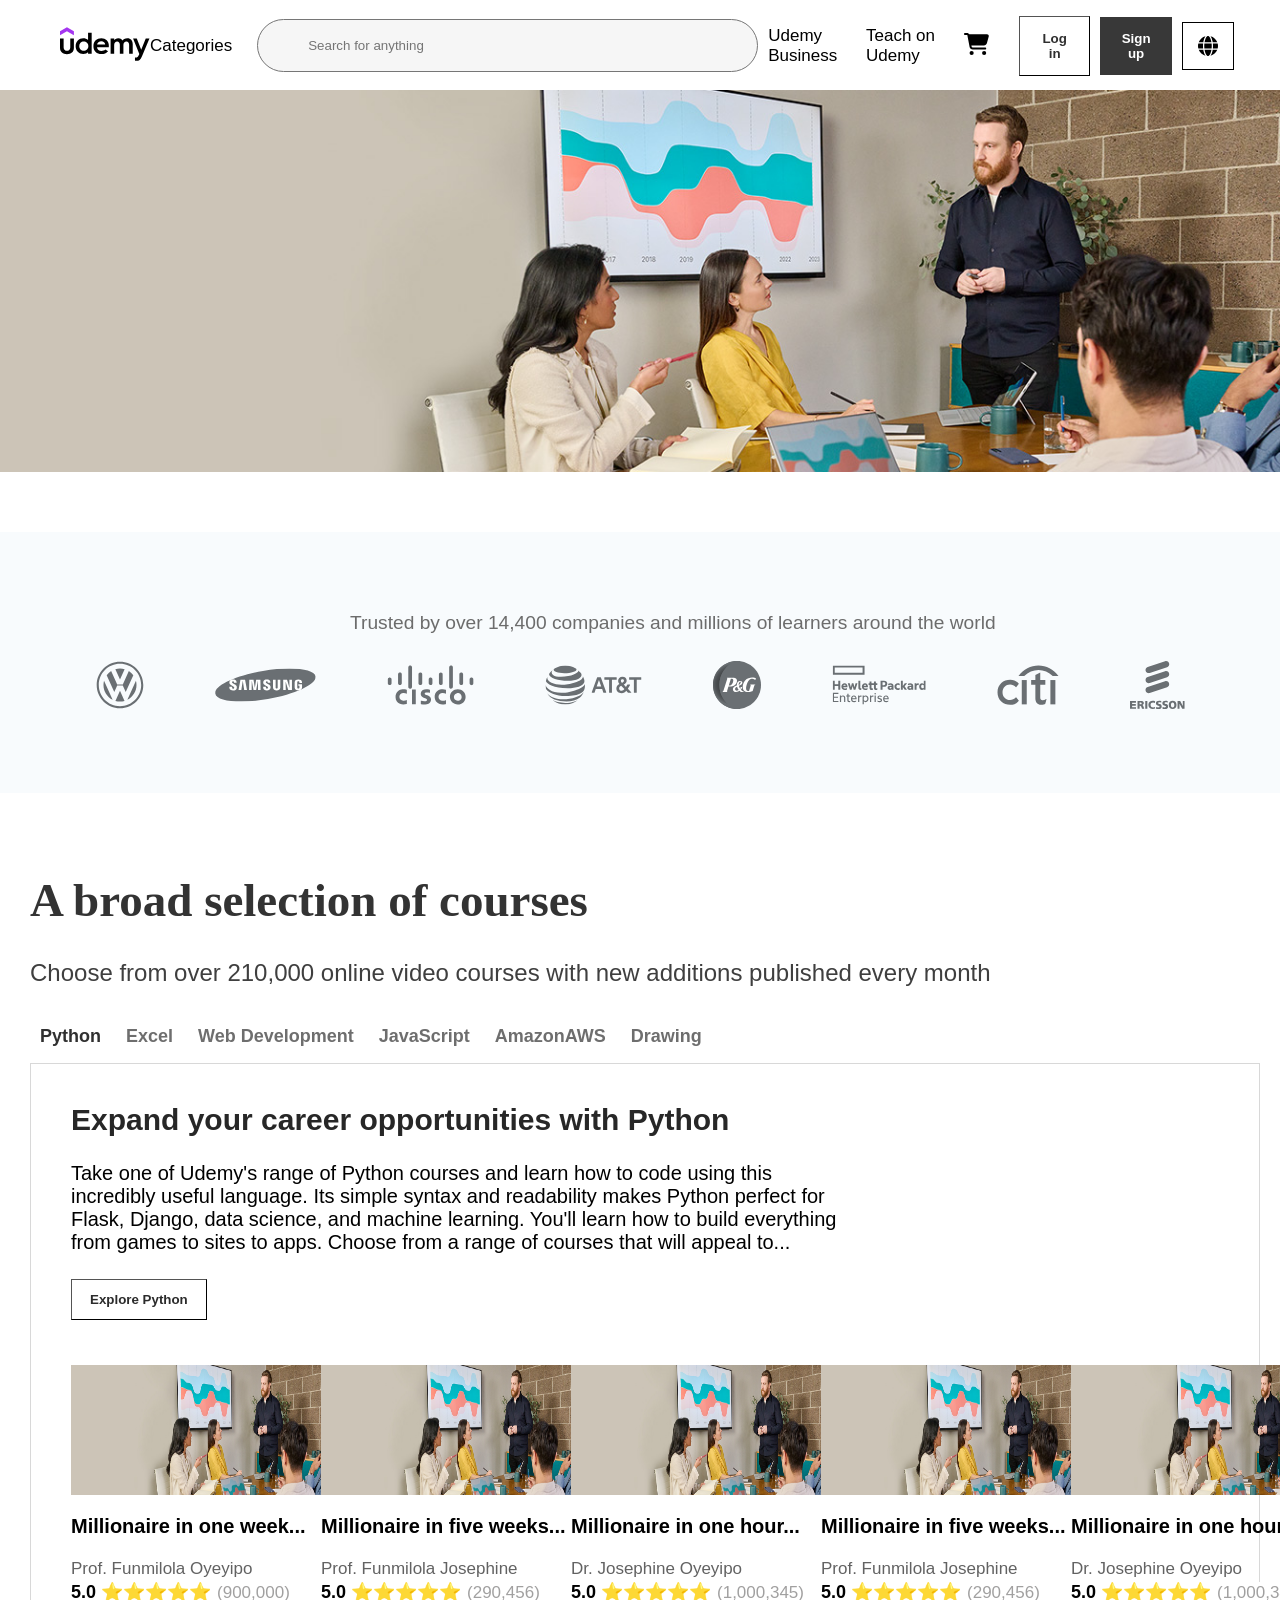
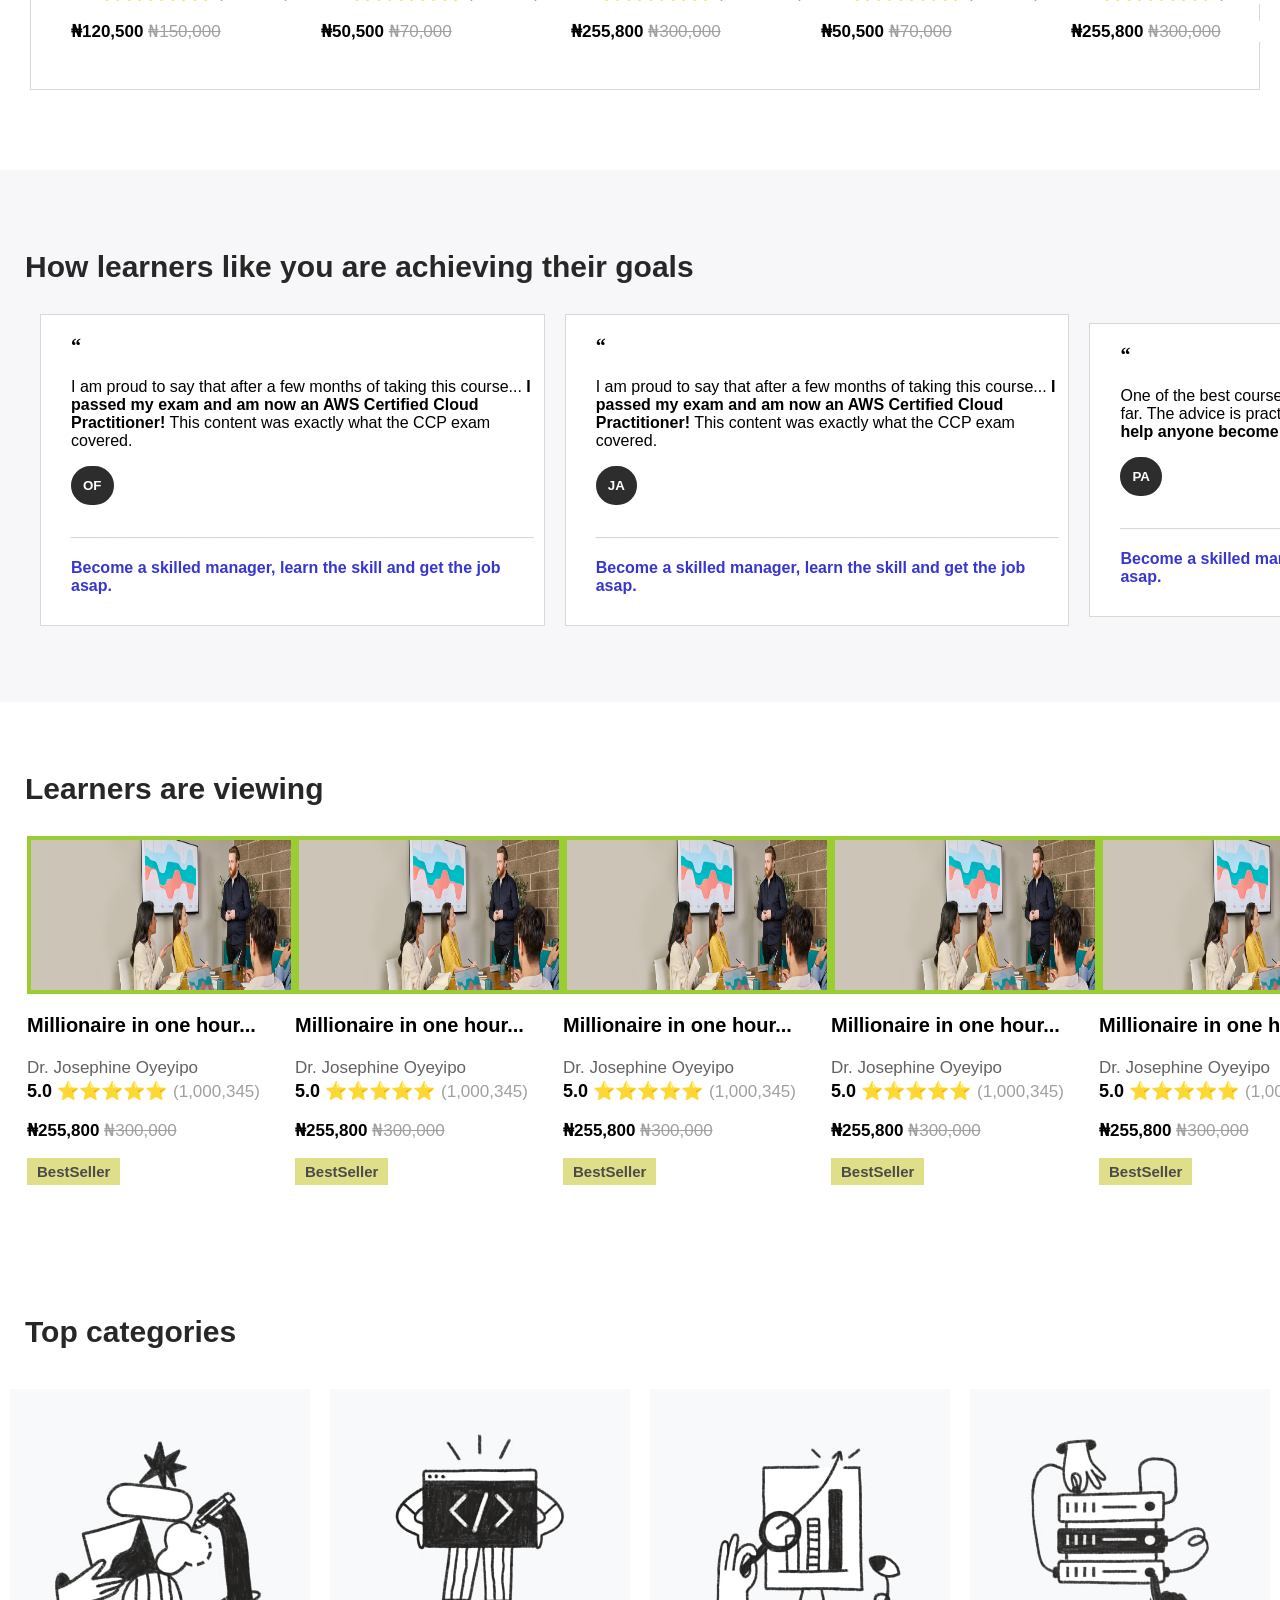
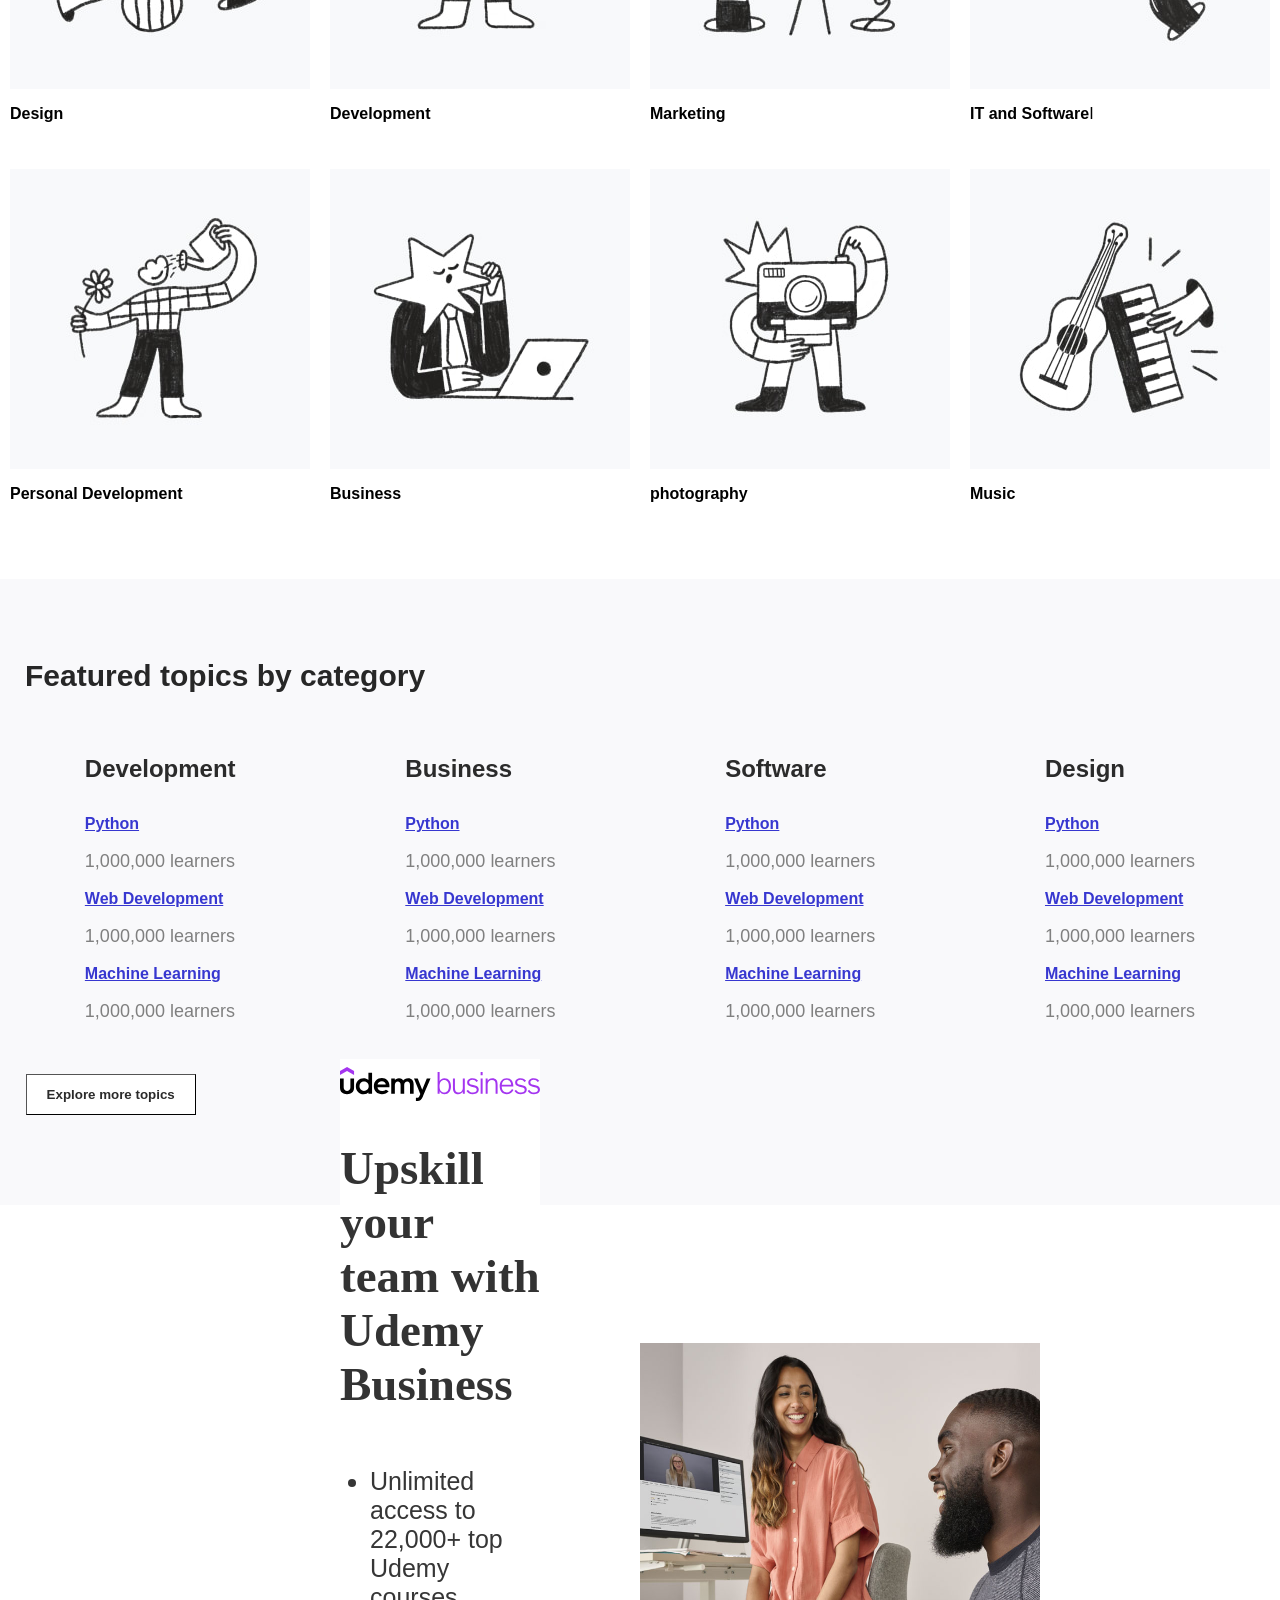
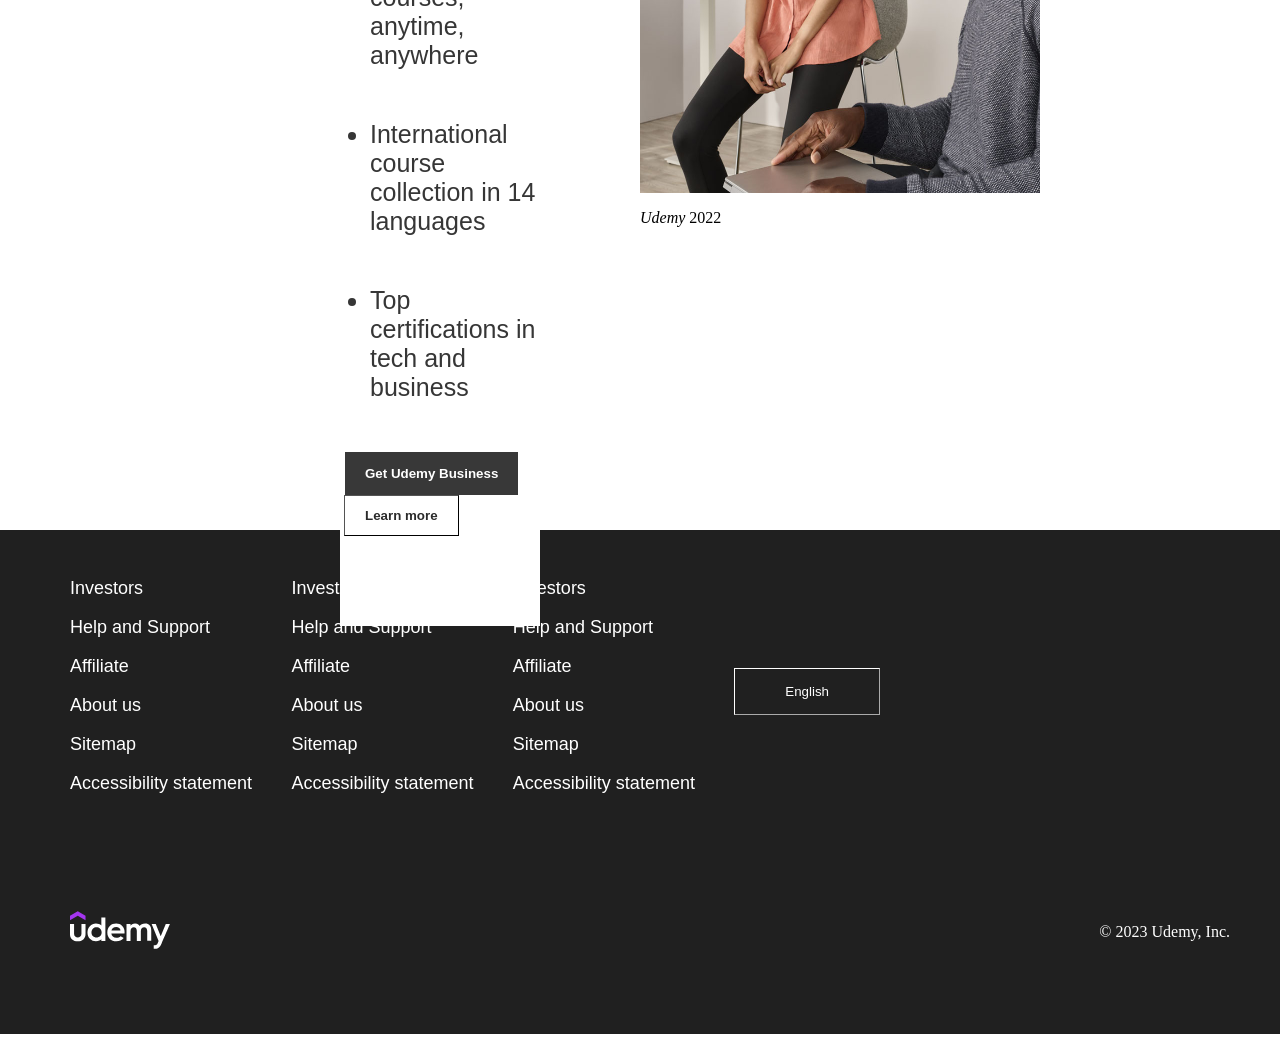
==== commit e62949bc: "removed address div" ====
--- a/index.html
+++ b/index.html
@@ -500,15 +500,5 @@
         </li>
       </ul>
     </div>
-    <address>
-      <small>
-        Written by Funmilola Oyeyipo.<br />
-        Visit us at: Lagos branch<br />
-        Josieoyeyipo@gmail.com<br />
-        Box XXXX, Lagos<br />
-        <bdo dir="rtl">Funmilola Oyeyipo</bdo><br />
-        Nigeria</small
-      >
-    </address>
   </body>
 </html>
